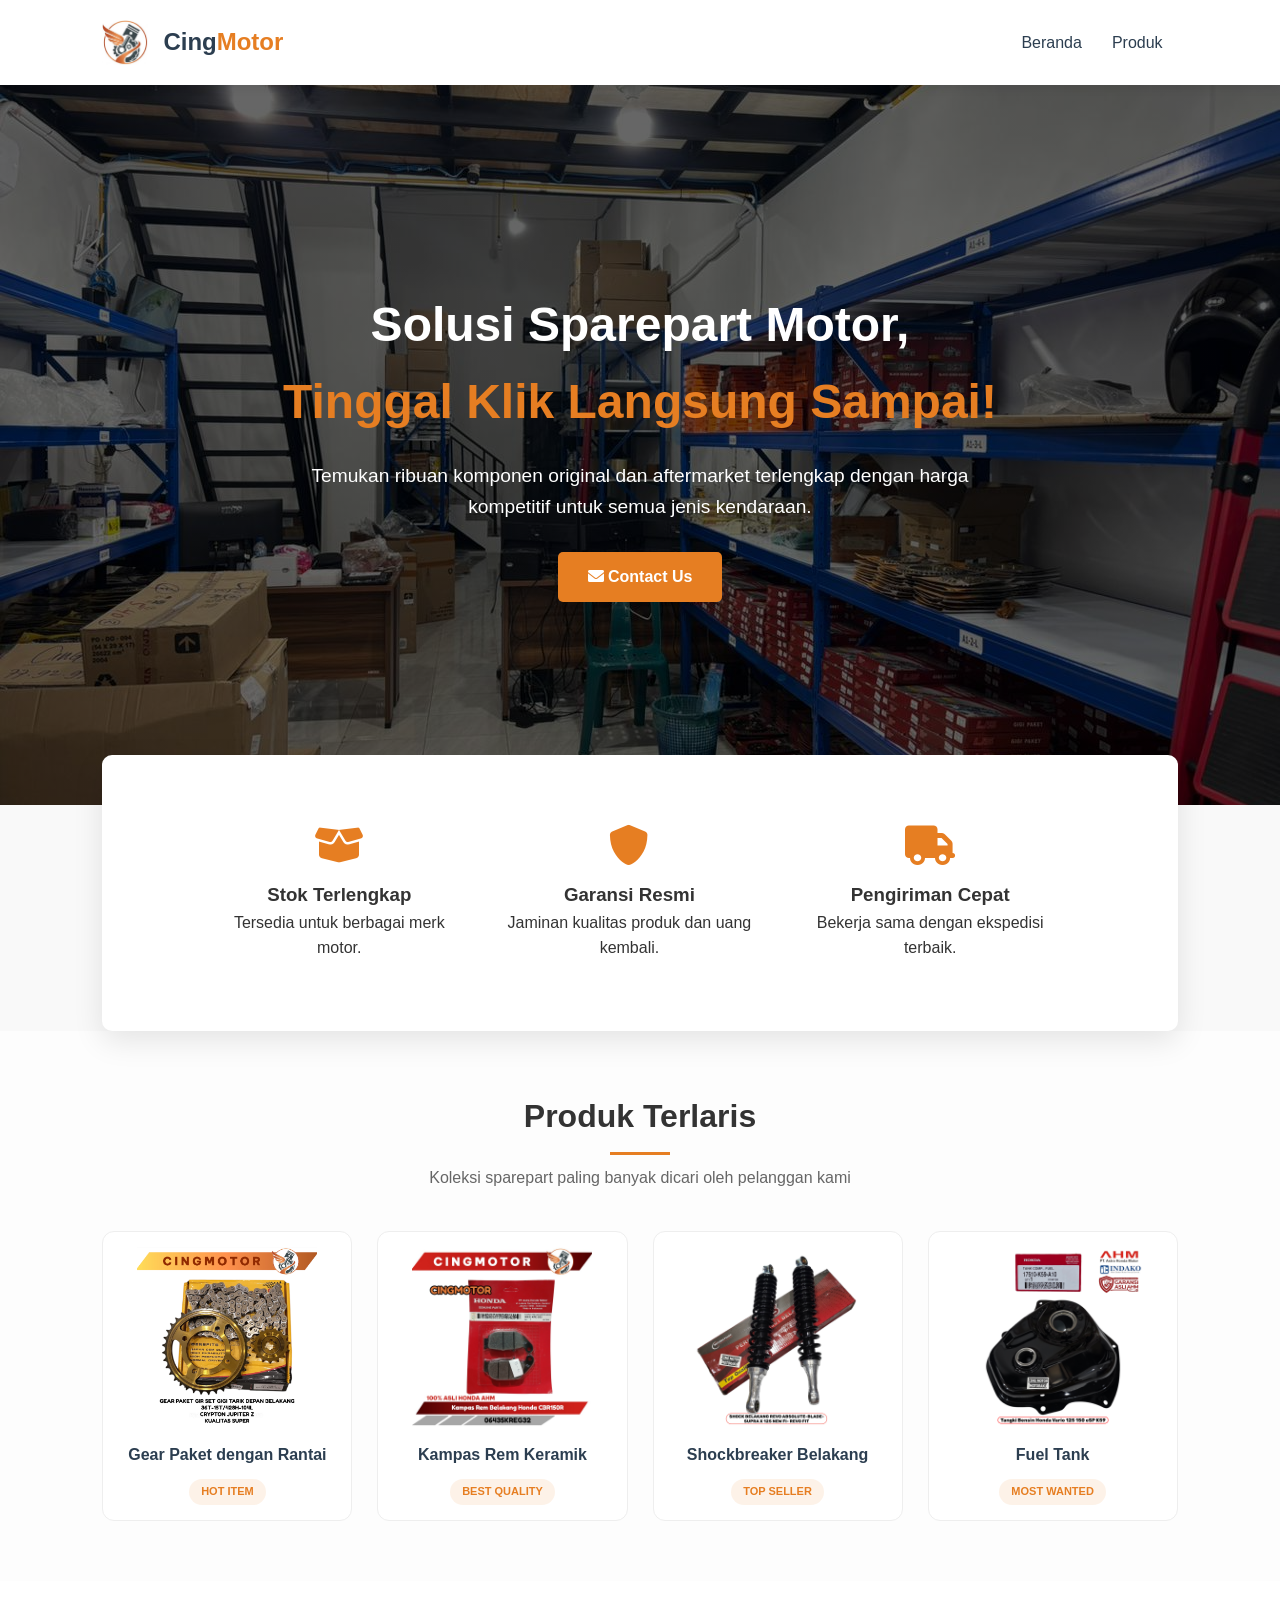
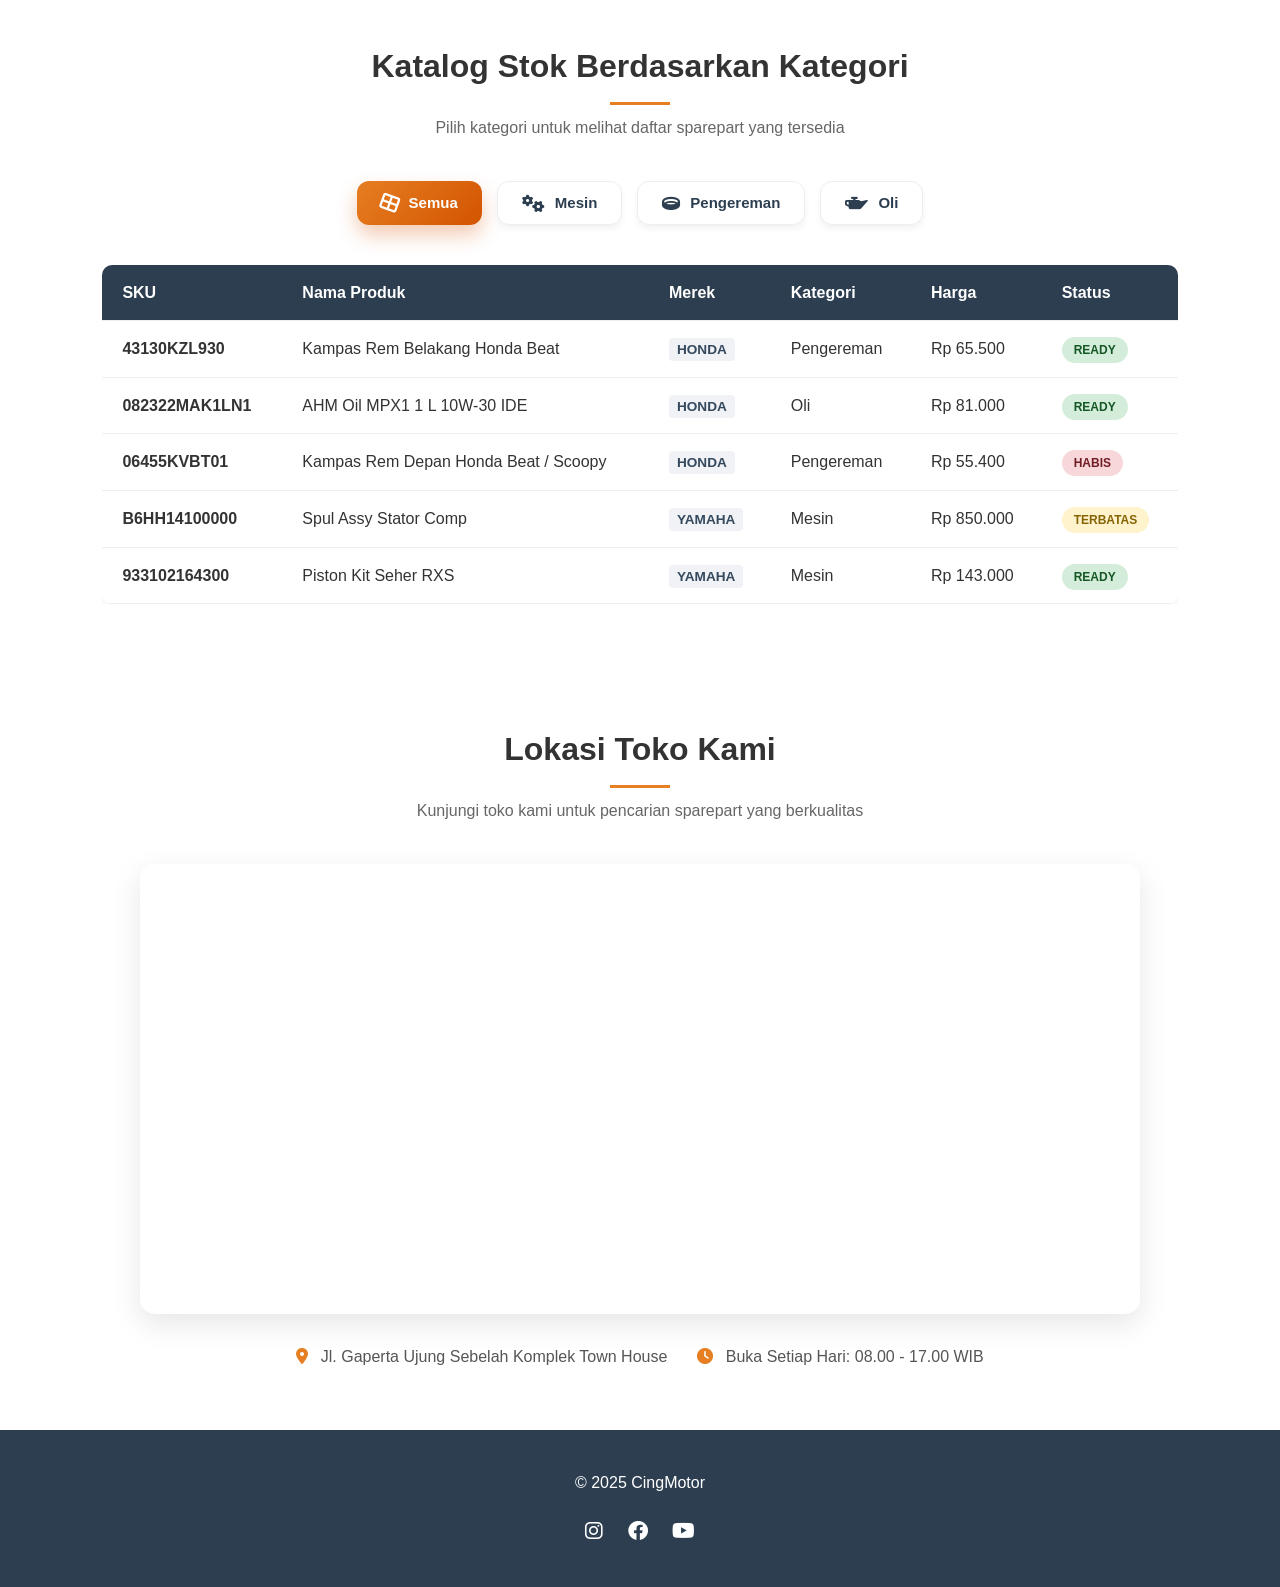
==== index.html @ 8ff07ec2 "COMMIT 3 MENAMBAHKAN FILTER TABLE JAVASCRIPT" ====
<!doctype html>
<html lang="id">
  <head>
    <meta charset="UTF-8" />
    <meta name="viewport" content="width=device-width, initial-scale=1.0" />
    <title>CingMotor</title>
    <link rel="stylesheet" href="assets/style.css" />
    <link
      rel="stylesheet"
      href="https://cdnjs.cloudflare.com/ajax/libs/font-awesome/6.0.0/css/all.min.css"
    />
  </head>
  <body>
    <header>
      <nav class="navbar">
        <div class="brand-group">
          <img
            src="assets/image/CingMotor.jpg"
            width="9%"
            alt="Logo CingMotor"
            class="logo-img"
          />
          <div class="logo">Cing<span>Motor</span></div>
        </div>
        <ul class="nav-links">
          <li><a href="#">Beranda</a></li>
          <li><a href="#produk">Produk</a></li>
        </ul>
      </nav>
    </header>

    <section class="hero">
      <div class="hero-content">
        <h1>
          Solusi Sparepart Motor, <br /><span
            >Tinggal Klik Langsung Sampai!</span
          >
        </h1>
        <p>
          Temukan ribuan komponen original dan aftermarket terlengkap dengan
          harga kompetitif untuk semua jenis kendaraan.
        </p>
        <div class="hero-buttons">
          <a href="contactus.html" target="blank" class="btn-secondary"
            ><i class="fas fa-envelope"></i> Contact Us</a
          >
        </div>
      </div>
    </section>

    <section class="features">
      <div class="feature-box">
        <i class="fas fa-box-open"></i>
        <h3>Stok Terlengkap</h3>
        <p>Tersedia untuk berbagai merk motor.</p>
      </div>
      <div class="feature-box">
        <i class="fas fa-shield-alt"></i>
        <h3>Garansi Resmi</h3>
        <p>Jaminan kualitas produk dan uang kembali.</p>
      </div>
      <div class="feature-box">
        <i class="fas fa-truck"></i>
        <h3>Pengiriman Cepat</h3>
        <p>Bekerja sama dengan ekspedisi terbaik.</p>
      </div>
    </section>

    <section id="produk" class="best-seller">
      <h2 class="section-title">Produk Terlaris</h2>
      <p class="section-subtitle">
        Koleksi sparepart paling banyak dicari oleh pelanggan kami
      </p>

      <div class="seller-grid">
        <div class="seller-card">
          <div class="seller-img">
            <img src="assets/image/gear.png" alt="Gear Paket" />
          </div>
          <h4>Gear Paket dengan Rantai</h4>
          <span class="tag-trending">Hot Item</span>
        </div>

        <div class="seller-card">
          <div class="seller-img">
            <img src="assets/image/kampas.jpg" alt="Kampas Rem" />
          </div>
          <h4>Kampas Rem Keramik</h4>
          <span class="tag-trending">Best Quality</span>
        </div>

        <div class="seller-card">
          <div class="seller-img">
            <img src="assets/image/shock.png" alt="Shock Breaker" />
          </div>
          <h4>Shockbreaker Belakang</h4>
          <span class="tag-trending">Top Seller</span>
        </div>

        <div class="seller-card">
          <div class="seller-img">
            <img src="assets/image/tangki.png" alt="Fuel Tank" />
          </div>
          <h4>Fuel Tank</h4>
          <span class="tag-trending">Most Wanted</span>
        </div>
      </div>
    </section>

    <section class="table-section">
      <h2 class="section-title">Katalog Stok Berdasarkan Kategori</h2>
      <p class="section-subtitle">
        Pilih kategori untuk melihat daftar sparepart yang tersedia
      </p>

      <div class="filter-group">
        <button class="btn-filter active" onclick="filterTable('semua')">
          <i class="fas fa-th-large"></i> Semua
        </button>
        <button class="btn-filter" onclick="filterTable('mesin')">
          <i class="fas fa-cogs"></i> Mesin
        </button>
        <button class="btn-filter" onclick="filterTable('pengereman')">
          <i class="fas fa-ring"></i> Pengereman
        </button>
        <button class="btn-filter" onclick="filterTable('oli')">
          <i class="fas fa-oil-can"></i> Oli
        </button>
      </div>

      <div class="table-container">
        <table class="styled-table" id="sparepartTable">
          <thead>
            <tr>
              <th>SKU</th>
              <th>Nama Produk</th>
              <th>Merek</th>
              <th>Kategori</th>
              <th>Harga</th>
              <th>Status</th>
            </tr>
          </thead>
          <tbody>
            <tr data-category="pengereman">
              <td><strong>43130KZL930</strong></td>
              <td>Kampas Rem Belakang Honda Beat</td>
              <td><span class="brand-name">HONDA</span></td>
              <td>Pengereman</td>
              <td>Rp 65.500</td>
              <td><span class="status ready">Ready</span></td>
            </tr>
            <tr data-category="oli">
              <td><strong>082322MAK1LN1</strong></td>
              <td>AHM Oil MPX1 1 L 10W-30 IDE</td>
              <td><span class="brand-name">HONDA</span></td>
              <td>Oli</td>
              <td>Rp 81.000</td>
              <td><span class="status ready">Ready</span></td>
            </tr>
            <tr data-category="pengereman">
              <td><strong>06455KVBT01</strong></td>
              <td>Kampas Rem Depan Honda Beat / Scoopy</td>
              <td><span class="brand-name">HONDA</span></td>
              <td>Pengereman</td>
              <td>Rp 55.400</td>
              <td><span class="status out">Habis</span></td>
            </tr>
            <tr data-category="mesin">
              <td><strong>B6HH14100000</strong></td>
              <td>Spul Assy Stator Comp</td>
              <td><span class="brand-name">YAMAHA</span></td>
              <td>Mesin</td>
              <td>Rp 850.000</td>
              <td><span class="status limited">Terbatas</span></td>
            </tr>
            <tr data-category="mesin">
              <td><strong>933102164300</strong></td>
              <td>Piston Kit Seher RXS</td>
              <td><span class="brand-name">YAMAHA</span></td>
              <td>Mesin</td>
              <td>Rp 143.000</td>
              <td><span class="status ready">Ready</span></td>
            </tr>
          </tbody>
        </table>
      </div>
    </section>

    <section class="store-location">
      <h2 class="section-title">Lokasi Toko Kami</h2>
      <p class="section-subtitle">
        Kunjungi toko kami untuk pencarian sparepart yang berkualitas
      </p>

      <div class="map-container">
        <iframe
          src="https://www.google.com/maps/embed?pb=!1m18!1m12!1m3!1d3981.921033254808!2d98.62002664031196!3d3.6055514289908954!2m3!1f0!2f0!3f0!3m2!1i1024!2i768!4f13.1!3m3!1m2!1s0x30312f005fdd91c9%3A0x2de1413b4e0e490d!2sCing%20Motor!5e0!3m2!1sid!2sid!4v1776403284550!5m2!1sid!2sid"
          width="100%"
          height="450"
          style="border: 0"
          loading="lazy"
          refferpolicy="no-referrer-when-downgrade"
        >
        </iframe>
      </div>

      <div class="address-details">
        <p>
          <i class="fas fa-map-marker-alt"></i> Jl. Gaperta Ujung Sebelah
          Komplek Town House
        </p>
        <p><i class="fas fa-clock"></i> Buka Setiap Hari: 08.00 - 17.00 WIB</p>
      </div>
    </section>

    <!-- Footer -->
    <footer>
      <div class="footer-content">
        <p>&copy; 2025 CingMotor</p>
        <div class="socials">
          <a href="#"><i class="fab fa-instagram"></i></a>
          <a href="#"><i class="fab fa-facebook"></i></a>
          <a href="#"><i class="fab fa-youtube"></i></a>
        </div>
      </div>
    </footer>
  </body>
</html>

<!-- Commit 3 Menambahkan Filter Table Javascript   -->

<script>
function filterTable(category) {
  let table = document.getElementById("sparepartTable");
  let tr = table.getElementsByTagName("tr");
  let buttons = document.getElementsByClassName("btn-filter");

  // Mengubah Tampilan Tombol
  
    for (let i = 0; i < buttons.length; i++) {
        buttons[i].classList.remove("active");
        if (buttons[i].innerText.toLowerCase() === category) {
            buttons[i].classList.add("active");
        }
    }

  // Membuat Filter Baris Tabel

    for (let i = 1; i < tr.length; i++) {
        let productCat = tr[i].getAttribute("data-category");
        
        if (category === "semua" || productCat === category) {
            tr[i].style.display = "";
        } else {
            tr[i].style.display = "none";
        }
    }

}
</script>
---- assets/style.css ----
/* Reset Dasar */
* {
  margin: 0;
  padding: 0;
  box-sizing: border-box;
  font-family: "Segoe UI", Tahoma, Geneva, Verdana, sans-serif;
}

:root {
  --primary-color: #e67e22;
  --dark-color: #2c3e50;
  --light-color: #ecf0f1;
  --text-color: #333;
}

body {
  line-height: 1.6;
  color: var(--text-color);
  background-color: #f9f9f9;
}

/* Navbar */
.navbar {
  display: flex;
  justify-content: space-between;
  align-items: center;
  padding: 20px 8%;
  background: #fff;
  box-shadow: 0 2px 10px rgba(0, 0, 0, 0.1);
  position: sticky;
  top: 0;
  z-index: 1000;
}

.brand-group {
  display: flex;
  align-items: center;
  gap: 15px;
}

.logo {
  font-size: 24px;
  font-weight: bold;
  color: var(--dark-color);
}

.logo span {
  color: var(--primary-color);
}

.nav-links {
  list-style: none;
  display: flex;
}

.nav-links li {
  margin: 0 15px;
}

.nav-links a {
  text-decoration: none;
  color: var(--dark-color);
  font-weight: 500;
  transition: 0.3s;
}

.nav-links a:hover {
  color: var(--primary-color);
}

.nav-icons a {
  color: var(--dark-color);
  margin-left: 15px;
  text-decoration: none;
  font-size: 18px;
}

.btn-login {
  background: var(--primary-color);
  color: #fff !important;
  padding: 8px 20px;
  border-radius: 5px;
  font-size: 14px !important;
}

/* Hero Section */
.hero {
  height: 80vh;
  background:
    linear-gradient(rgba(0, 0, 0, 0.6), rgba(0, 0, 0, 0.6)),
    url("image/background-store.jpeg");
  background-size: cover;
  background-position: center;
  display: flex;
  align-items: center;
  justify-content: center;
  text-align: center;
  color: #fff;
  padding: 0 20px;
}

.hero-content h1 {
  font-size: 3rem;
  margin-bottom: 20px;
}

.hero-content h1 span {
  color: var(--primary-color);
}

.hero-content p {
  font-size: 1.2rem;
  max-width: 700px;
  margin: 0 auto 30px;
}

.btn-primary {
  background: var(--primary-color);
  color: #fff;
  padding: 12px 30px;
  text-decoration: none;
  border-radius: 5px;
  font-weight: bold;
  margin-right: 10px;
  display: inline-block;
}

.btn-secondary {
  background: #25d366; /* Warna WhatsApp */
  color: #fff;
  padding: 12px 30px;
  text-decoration: none;
  border-radius: 5px;
  font-weight: bold;
  display: inline-block;
}

/* Features */
.features {
  display: flex;
  justify-content: space-around;
  padding: 50px 8%;
  background: #fff;
  margin-top: -50px;
  border-radius: 10px;
  box-shadow: 0 10px 30px rgba(0, 0, 0, 0.1);
  width: 84%;
  margin-left: auto;
  margin-right: auto;
  position: relative;
}

.feature-box {
  text-align: center;
  padding: 20px;
}

.feature-box i {
  font-size: 40px;
  color: var(--primary-color);
  margin-bottom: 15px;
}

/* Categories */
.categories {
  padding: 80px 8%;
  text-align: center;
}

.section-title {
  margin-bottom: 40px;
  font-size: 2rem;
  position: relative;
}

.section-title::after {
  content: "";
  width: 60px;
  height: 3px;
  background: var(--primary-color);
  display: block;
  margin: 10px auto;
}

.category-grid {
  display: grid;
  grid-template-columns: repeat(auto-fit, minmax(200px, 1fr));
  gap: 20px;
}

.cat-card {
  background: #fff;
  padding: 40px;
  border-radius: 10px;
  box-shadow: 0 5px 15px rgba(0, 0, 0, 0.05);
  transition: 0.3s;
  cursor: pointer;
}

.cat-card:hover {
  transform: translateY(-10px);
  background: var(--primary-color);
  color: #fff;
}

.cat-card i {
  font-size: 50px;
  margin-bottom: 15px;
}

/* Gaya Baru untuk Tombol Contact Us */
.btn-secondary {
  background: var(--primary-color);
  color: #fff;
  padding: 12px 30px;
  text-decoration: none;
  border-radius: 5px;
  font-weight: bold;
  display: inline-block;
  transition: 0.3s;
}

.btn-secondary:hover {
  background: #9c4c00;
}

/* Contact Section Styles */
.contact-section {
  padding: 80px 8%;
  background-color: #fff;
  text-align: center;
}

.contact-container {
  max-width: 600px;
  margin: 40px auto 0;
  text-align: left;
  background: #f9f9f9;
  padding: 30px;
  border-radius: 10px;
  box-shadow: 0 5px 20px rgba(0, 0, 0, 0.05);
}

.form-group {
  margin-bottom: 20px;
}

.form-group label {
  display: block;
  margin-bottom: 5px;
  font-weight: 600;
  color: var(--dark-color);
}

.form-group input,
.form-group textarea {
  width: 100%;
  padding: 12px;
  border: 1px solid #ddd;
  border-radius: 5px;
  font-size: 16px;
  outline: none;
  transition: 0.3s;
}

.form-group input:focus,
.form-group textarea:focus {
  border-color: var(--primary-color);
  box-shadow: 0 0 5px rgba(230, 126, 34, 0.2);
}

.btn-submit {
  width: 100%;
  background: var(--primary-color);
  color: white;
  padding: 15px;
  border: none;
  border-radius: 5px;
  font-size: 16px;
  font-weight: bold;
  cursor: pointer;
  transition: 0.3s;
}

.btn-submit:hover {
  background: #d35400;
}

/* bagian produk */

/* Styling Section Produk Terlaris */
.best-seller {
  padding: 60px 8%;
  background-color: #fdfdfd;
  text-align: center;
}

.section-subtitle {
  color: #666;
  margin-bottom: 40px;
  margin-top: -30px; /* Merapatkan dengan judul */
}

.seller-grid {
  display: grid;
  grid-template-columns: repeat(auto-fit, minmax(200px, 1fr));
  gap: 25px;
}

.seller-card {
  background: #fff;
  padding: 15px;
  border-radius: 12px;
  transition: 0.3s ease;
  border: 1px solid #eee;
}

.seller-card:hover {
  box-shadow: 0 10px 25px rgba(0, 0, 0, 0.08);
  transform: translateY(-5px);
}

.seller-img {
  width: 100%;
  height: 180px;
  border-radius: 8px;
  overflow: hidden;
  margin-bottom: 15px;
}

.seller-img img {
  width: 100%;
  height: 100%;
  object-fit: contain;
  transition: 0.5s;
}

.seller-card:hover .seller-img img {
  transform: scale(1.1);
}

.seller-card h4 {
  font-size: 16px;
  color: #2c3e50;
  margin-bottom: 10px;
}

.tag-trending {
  display: inline-block;
  font-size: 11px;
  font-weight: bold;
  color: #e67e22;
  background: rgba(230, 126, 34, 0.1);
  padding: 4px 12px;
  border-radius: 20px;
  text-transform: uppercase;
}

/* table section */

.table-section {
  padding: 60px 8%;
  background: #fff;
  text-align: center;
}

.table-container {
  overflow-x: auto;
  margin-top: 30px;
}

.styled-table {
  border-collapse: collapse;
  width: 100%;
  min-width: 600px; /* Agar tidak terlalu sempit di layar kecil */
  box-shadow: 0 5px 15px rgba(0, 0, 0, 0.05);
  border-radius: 10px;
  overflow: hidden;
  text-align: left;
}

.styled-table thead tr {
  background-color: #2c3e50;
  color: #ffffff;
  font-weight: bold;
}

.styled-table th,
.styled-table td {
  padding: 15px 20px;
  border-bottom: 1px solid #eee;
}

.styled-table tbody tr:hover {
  background-color: #f9f9f9; /* Efek highlight saat kursor lewat */
}

.brand-name {
  font-weight: 600;
  color: #34495e;
  background: #f0f2f5;
  padding: 4px 8px;
  border-radius: 4px;
  font-size: 0.85em;
  text-transform: uppercase;
}

/* Container Group Tombol */
.filter-group {
  margin-bottom: 40px;
  display: flex;
  justify-content: center;
  gap: 15px;
  flex-wrap: wrap;
}

/* Gaya Dasar Tombol Filter */
.btn-filter {
  display: flex;
  align-items: center;
  gap: 10px;
  padding: 12px 24px;
  border: none;
  background: #fff;
  color: #2c3e50;
  border-radius: 12px;
  cursor: pointer;
  font-weight: 600;
  font-size: 15px;
  box-shadow: 0 4px 6px rgba(0, 0, 0, 0.05);
  transition: all 0.4s cubic-bezier(0.175, 0.885, 0.32, 1.275);
  border: 1px solid #eee;
}

/* Ikon di dalam Tombol */
.btn-filter i {
  font-size: 18px;
  transition: 0.3s;
}

/* Efek Hover */
.btn-filter:hover {
  transform: translateY(-5px);
  box-shadow: 0 8px 15px rgba(230, 126, 34, 0.2);
  border-color: #e67e22;
  color: #e67e22;
}

/* Gaya Tombol Saat Aktif */
.btn-filter.active {
  background: linear-gradient(135deg, #e67e22 0%, #d35400 100%);
  color: white;
  border: none;
  box-shadow: 0 10px 20px rgba(211, 84, 0, 0.3);
}

.btn-filter.active i {
  transform: rotate(20deg); /* Animasi kecil pada ikon saat aktif */
}

/* maps section */
.store-location {
  padding: 60px 8%;
  background-color: #fff;
  text-align: center;
}

.map-container {
  width: 100%;
  max-width: 1000px;
  margin: 30px auto;
  border-radius: 15px;
  overflow: hidden; /* Agar sudut iframe ikut melengkung */
  box-shadow: 0 10px 30px rgba(0, 0, 0, 0.1);
  line-height: 0; /* Menghilangkan celah kecil di bawah iframe */
}

.address-details {
  margin-top: 20px;
  display: flex;
  justify-content: center;
  gap: 30px;
  flex-wrap: wrap;
  color: #555;
  font-weight: 500;
}

.address-details i {
  color: #e67e22; /* Warna orange CingMotor */
  margin-right: 8px;
}

/* Label Status Stok */
.status {
  padding: 6px 12px;
  border-radius: 20px;
  font-size: 12px;
  font-weight: bold;
  text-transform: uppercase;
}

.status.ready {
  background: #d4edda;
  color: #155724;
}

.status.limited {
  background: #fff3cd;
  color: #856404;
}

.status.out {
  background: #f8d7da;
  color: #721c24;
}

/* Footer */
footer {
  background: var(--dark-color);
  color: #fff;
  padding: 40px 8%;
  text-align: center;
}

.socials {
  margin-top: 20px;
}

.socials a {
  color: #fff;
  font-size: 20px;
  margin: 0 10px;
  transition: 0.3s;
}

.socials a:hover {
  color: var(--primary-color);
}

/* Scroll halus saat tombol ditekan */
html {
  scroll-behavior: smooth;
}

/* Container pembungkus utama agar tinggi full layar dikurangi navbar */
.thank-you-wrapper {
  display: flex;
  justify-content: center; /* Tengah secara horizontal */
  align-items: center; /* Tengah secara vertikal */
  height: 80vh; /* Mengambil 80% tinggi layar */
  text-align: center; /* Mengetengahkan teks di dalam div */
}

.thank-you-content h1 {
  font-size: 4rem;
  color: var(--primary-color);
  margin-bottom: 10px;
  letter-spacing: 5px;
}

.thank-you-content h2 {
  font-size: 1.5rem;
  color: var(--dark-color);
  font-weight: 400;
}

.thank-you-content {
  animation: zoomIn 0.5s ease-out;
}

@keyframes zoomIn {
  from {
    opacity: 0;
    transform: scale(0.9);
  }
  to {
    opacity: 1;
    transform: scale(1);
  }
}

/* Responsif */
@media (max-width: 768px) {
  .nav-links {
    display: none;
  }
  .hero-content h1 {
    font-size: 2rem;
  }
  .features {
    flex-direction: column;
    margin-top: 20px;
    width: 90%;
  }
}

/* Responsif Mobile */
@media (max-width: 600px) {
  .btn-filter {
    padding: 10px 18px;
    font-size: 14px;
    flex: 1 1 40%; /* Membuat tombol mengisi lebar 2-2 di HP */
    justify-content: center;
  }
}

/* Responsif untuk HP */
@media (max-width: 768px) {
  .address-details {
    flex-direction: column;
    gap: 10px;
  }
}
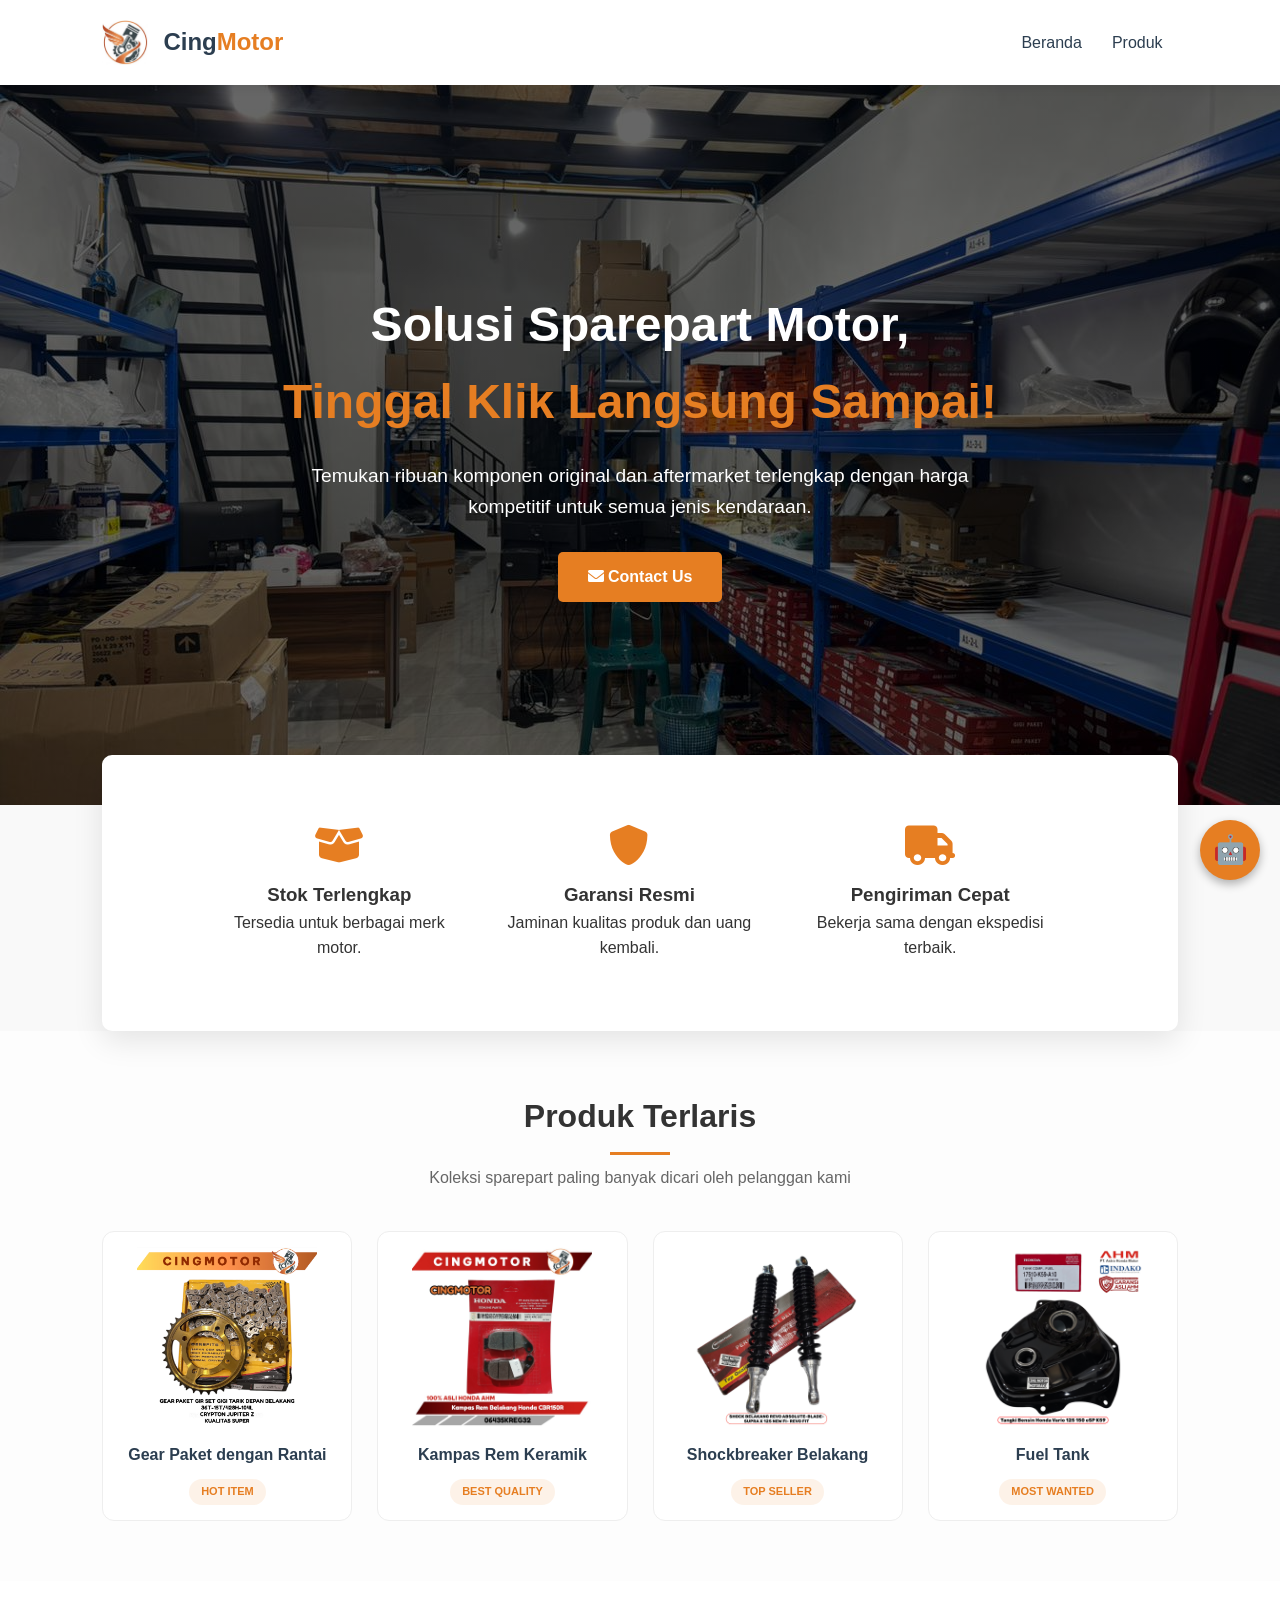
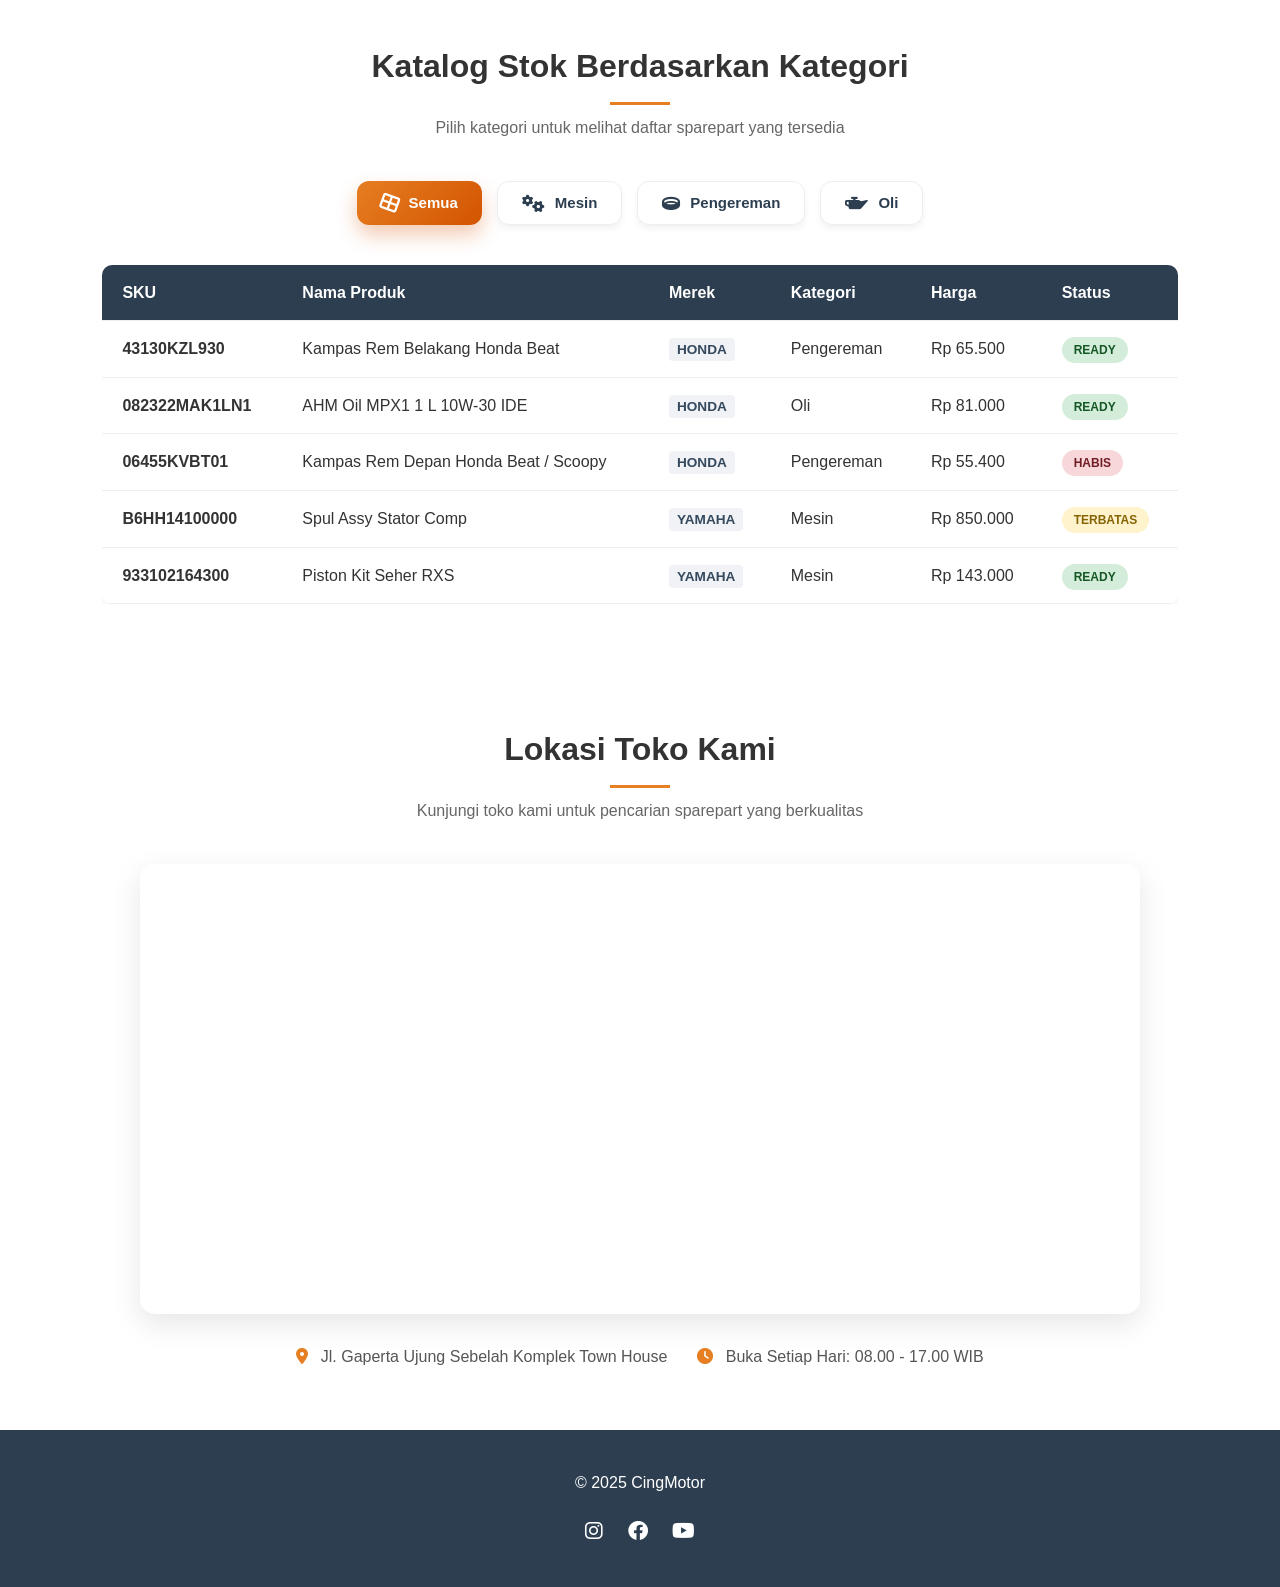
==== commit a61a4685: "COMMIT 4 MENAMBAHKAN CHAT CUSTOMER SERVICE" ====
--- a/index.html
+++ b/index.html
@@ -224,37 +224,82 @@
         </div>
       </div>
     </footer>
+
+    <!-- Commit 4 Menambahkan Chat Customer Service
+  -->
+    <div class="cs-floating-button" onclick="toggleCSChat()">🤖</div>
+
+    <!-- Pop up chat box -->
+    <div class="cs-chat-box" id="csChatBox">
+      <div class="cs-chat-header">
+        <div class="cs-admin-info">
+          <div class="cs-avatar">CM</div>
+          <div>
+            <h4>CS CingMotor</h4>
+            <small>● Online</small>
+          </div>
+        </div>
+        <span class="cs-close-btn" onclick="toggleCSChat()">&times;</span>
+      </div>
+
+      <!-- Area Pesan (Tempat chat muncul) -->
+      <div class="cs-chat-body" id="csChatBody">
+        <div class="cs-msg msg-bot">
+          Halo! Selamat datang di CingMotor. Ada yang bisa kami bantu hari ini?
+          Silahkan pilih menu di bawah atau ketik pertanyaanmu:
+          <!-- Menu yang sudah diubah sesuai image_88823d.png -->
+          <div class="cs-quick-replies">
+            <button onclick="sendQuickReply('Cek barang ready')">
+              📦 Cek Barang Ready
+            </button>
+            <button onclick="sendQuickReply('Lokasi toko CingMotor')">
+              📍 Lokasi Toko
+            </button>
+          </div>
+        </div>
+      </div>
+
+      <!-- Input Pesan -->
+      <div class="cs-chat-footer-input">
+        <input
+          type="text"
+          id="csInputText"
+          placeholder="Ketik pesan di sini..."
+          onkeypress="handleKeyPress(event)"
+        />
+        <button onclick="sendMessage()">Kirim</button>
+      </div>
+    </div>
   </body>
 </html>
 
 <!-- Commit 3 Menambahkan Filter Table Javascript   -->
 
 <script>
-function filterTable(category) {
-  let table = document.getElementById("sparepartTable");
-  let tr = table.getElementsByTagName("tr");
-  let buttons = document.getElementsByClassName("btn-filter");
-
-  // Mengubah Tampilan Tombol
-  
+  function filterTable(category) {
+    let table = document.getElementById("sparepartTable");
+    let tr = table.getElementsByTagName("tr");
+    let buttons = document.getElementsByClassName("btn-filter");
+
+    // Mengubah Tampilan Tombol
+
     for (let i = 0; i < buttons.length; i++) {
-        buttons[i].classList.remove("active");
-        if (buttons[i].innerText.toLowerCase() === category) {
-            buttons[i].classList.add("active");
-        }
+      buttons[i].classList.remove("active");
+      if (buttons[i].innerText.toLowerCase() === category) {
+        buttons[i].classList.add("active");
+      }
     }
 
-  // Membuat Filter Baris Tabel
+    // Membuat Filter Baris Tabel
 
     for (let i = 1; i < tr.length; i++) {
-        let productCat = tr[i].getAttribute("data-category");
-        
-        if (category === "semua" || productCat === category) {
-            tr[i].style.display = "";
-        } else {
-            tr[i].style.display = "none";
-        }
+      let productCat = tr[i].getAttribute("data-category");
+
+      if (category === "semua" || productCat === category) {
+        tr[i].style.display = "";
+      } else {
+        tr[i].style.display = "none";
+      }
     }
-
-}
-</script>+  }
+</script>
--- a/assets/style.css
+++ b/assets/style.css
@@ -568,6 +568,175 @@
   animation: zoomIn 0.5s ease-out;
 }
 
+/* <!-- Commit 4 Menambahkan Chat Customer Service */
+
+/* Tombol Customer Service */
+.cs-floating-button {
+  position: fixed;
+  bottom: 20px;
+  right: 20px;
+  width: 60px;
+  height: 60px;
+  background-color: #e67e22;
+  color: white;
+  border-radius: 50%;
+  display: flex;
+  justify-content: center;
+  align-items: center;
+  font-size: 28px;
+  cursor: pointer;
+  box-shadow: 0 4px 10px rgba(0, 0, 0, 0.3);
+  z-index: 9999;
+  transition: transform 0.2s;
+}
+.cs-floating-button:hover {
+  transform: scale(1.1);
+}
+
+/* Chat Box */
+.cs-chat-box {
+  position: fixed;
+  bottom: 90px;
+  right: 20px;
+  width: 350px;
+  height: 450px;
+  background-color: #f4f6f9;
+  border-radius: 12px;
+  box-shadow: 0 5px 20px rgba(0, 0, 0, 0.2);
+  z-index: 9999;
+  display: none;
+  flex-direction: column;
+  overflow: hidden;
+  font-family: "Segoe UI", Tahoma, Geneva, Verdana, sans-serif;
+}
+
+/* Header Customer Service */
+.cs-chat-header {
+  background-color: #d35400;
+  color: white;
+  padding: 12px 15px;
+  display: flex;
+  justify-content: space-between;
+  align-items: center;
+}
+.cs-admin-info {
+  display: flex;
+  align-items: center;
+  gap: 10px;
+}
+.cs-avatar {
+  width: 35px;
+  height: 35px;
+  background: #fff;
+  color: #d35400;
+  border-radius: 50%;
+  display: flex;
+  justify-content: center;
+  align-items: center;
+  font-weight: bold;
+  font-size: 14px;
+}
+.cs-chat-header h4 {
+  margin: 0;
+  font-size: 15px;
+}
+.cs-chat-header small {
+  color: #2ecc71;
+  font-size: 11px;
+  display: block;
+}
+.cs-close-btn {
+  cursor: pointer;
+  font-size: 22px;
+}
+
+/* Body Area Chat */
+.cs-chat-body {
+  flex: 1;
+  padding: 15px;
+  overflow-y: auto;
+  display: flex;
+  flex-direction: column;
+  gap: 12px;
+}
+
+/* Chat Bubbles */
+.cs-msg {
+  max-width: 80%;
+  padding: 10px 14px;
+  border-radius: 8px;
+  font-size: 13px;
+  line-height: 1.4;
+  word-wrap: break-word;
+}
+.msg-bot {
+  background-color: white;
+  color: #333;
+  align-self: flex-start;
+  border-bottom-left-radius: 2px;
+  box-shadow: 0 1px 2px rgba(0, 0, 0, 0.1);
+}
+.msg-user {
+  background-color: #e67e22;
+  color: white;
+  align-self: flex-end;
+  border-bottom-right-radius: 2px;
+  box-shadow: 0 1px 2px rgba(0, 0, 0, 0.1);
+}
+
+/* Quick Reply */
+.cs-quick-replies {
+  display: flex;
+  flex-direction: column;
+  gap: 5px;
+  margin-top: 10px;
+}
+.cs-quick-replies button {
+  background: #fff;
+  border: 1px solid #e67e22;
+  color: #e67e22;
+  padding: 6px 10px;
+  border-radius: 20px;
+  font-size: 12px;
+  cursor: pointer;
+  text-align: left;
+  transition: all 0.2s;
+}
+.cs-quick-replies button:hover {
+  background: #e67e22;
+  color: white;
+}
+
+/* Footer Input */
+.cs-chat-footer-input {
+  display: flex;
+  padding: 10px;
+  background: white;
+  border-top: 1px solid #eee;
+}
+.cs-chat-footer-input input {
+  flex: 1;
+  border: 1px solid #ddd;
+  padding: 8px 12px;
+  border-radius: 4px;
+  outline: none;
+  font-size: 13px;
+}
+.cs-chat-footer-input button {
+  background: #d35400;
+  color: white;
+  border: none;
+  padding: 0 15px;
+  margin-left: 5px;
+  border-radius: 4px;
+  cursor: pointer;
+  font-size: 13px;
+  font-weight: bold;
+}
+.cs-chat-footer-input button:hover {
+  background: #b34700;
+}
+
 @keyframes zoomIn {
   from {
     opacity: 0;
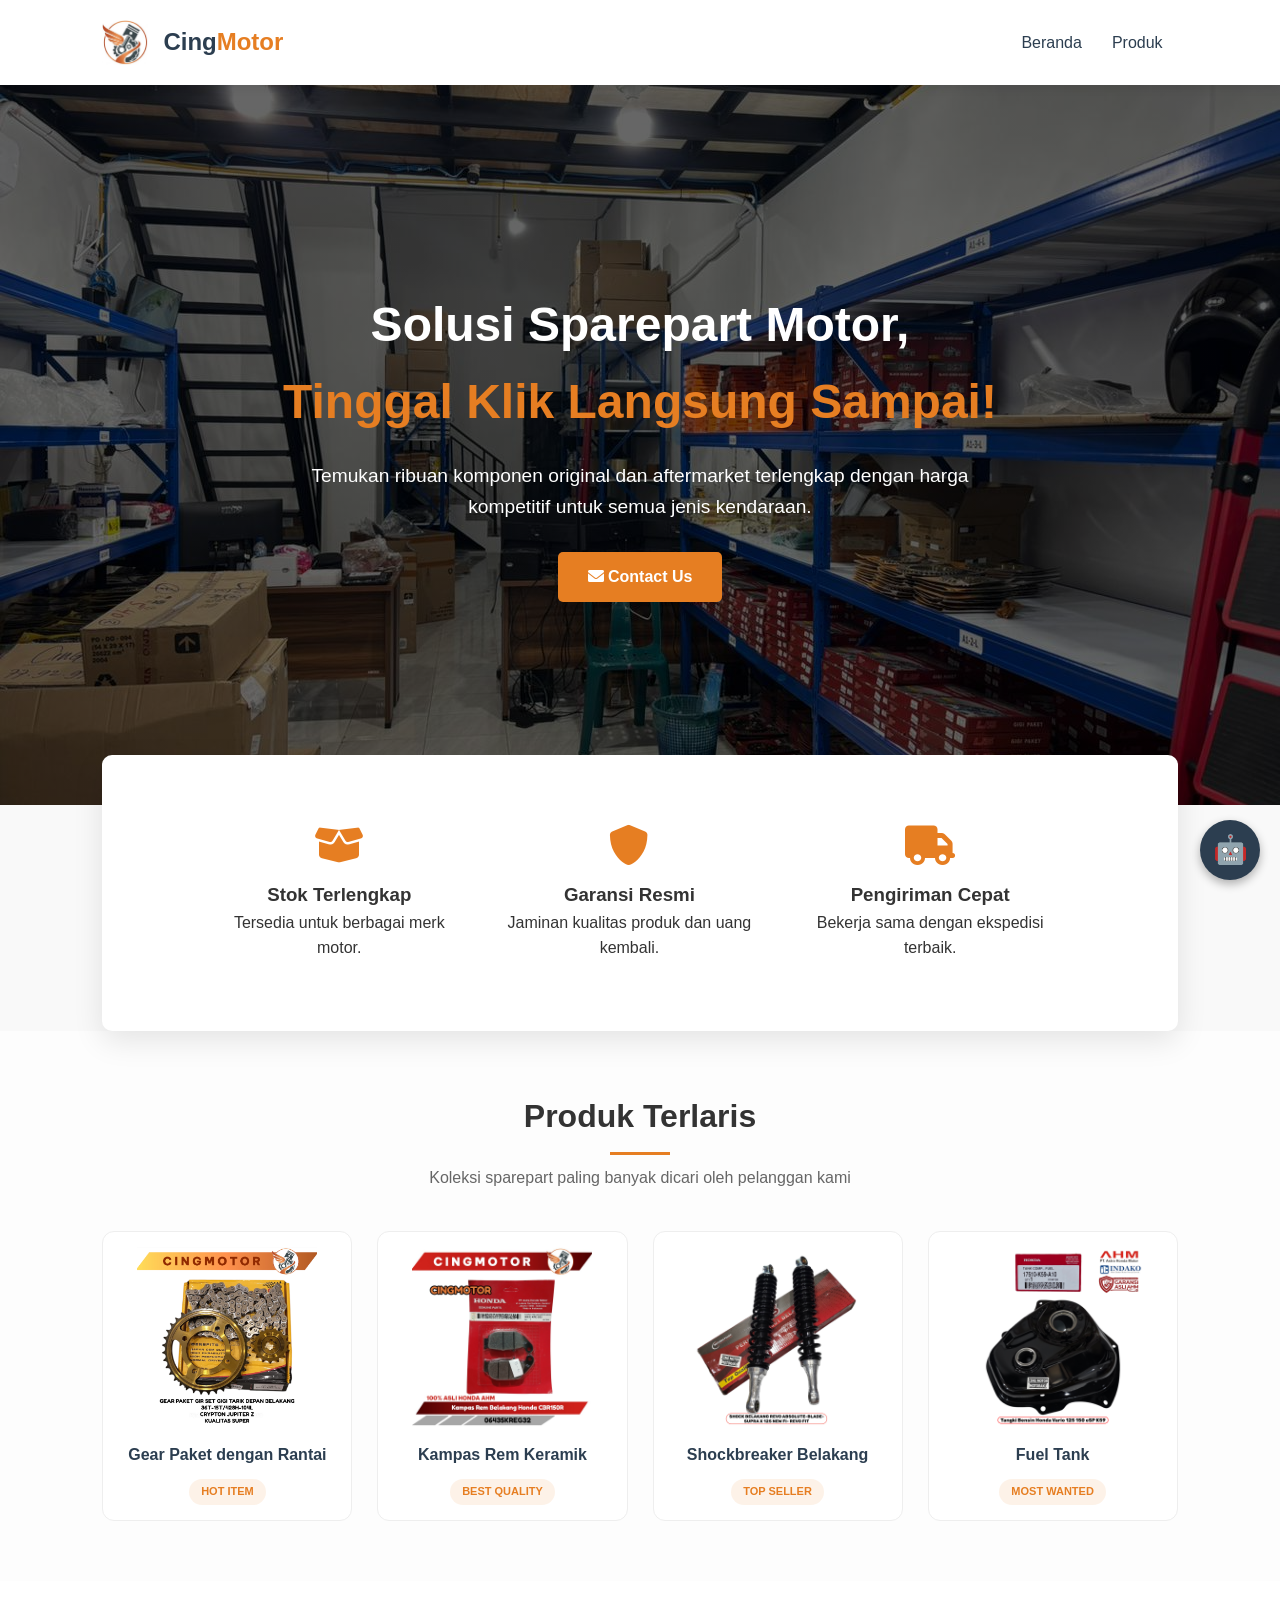
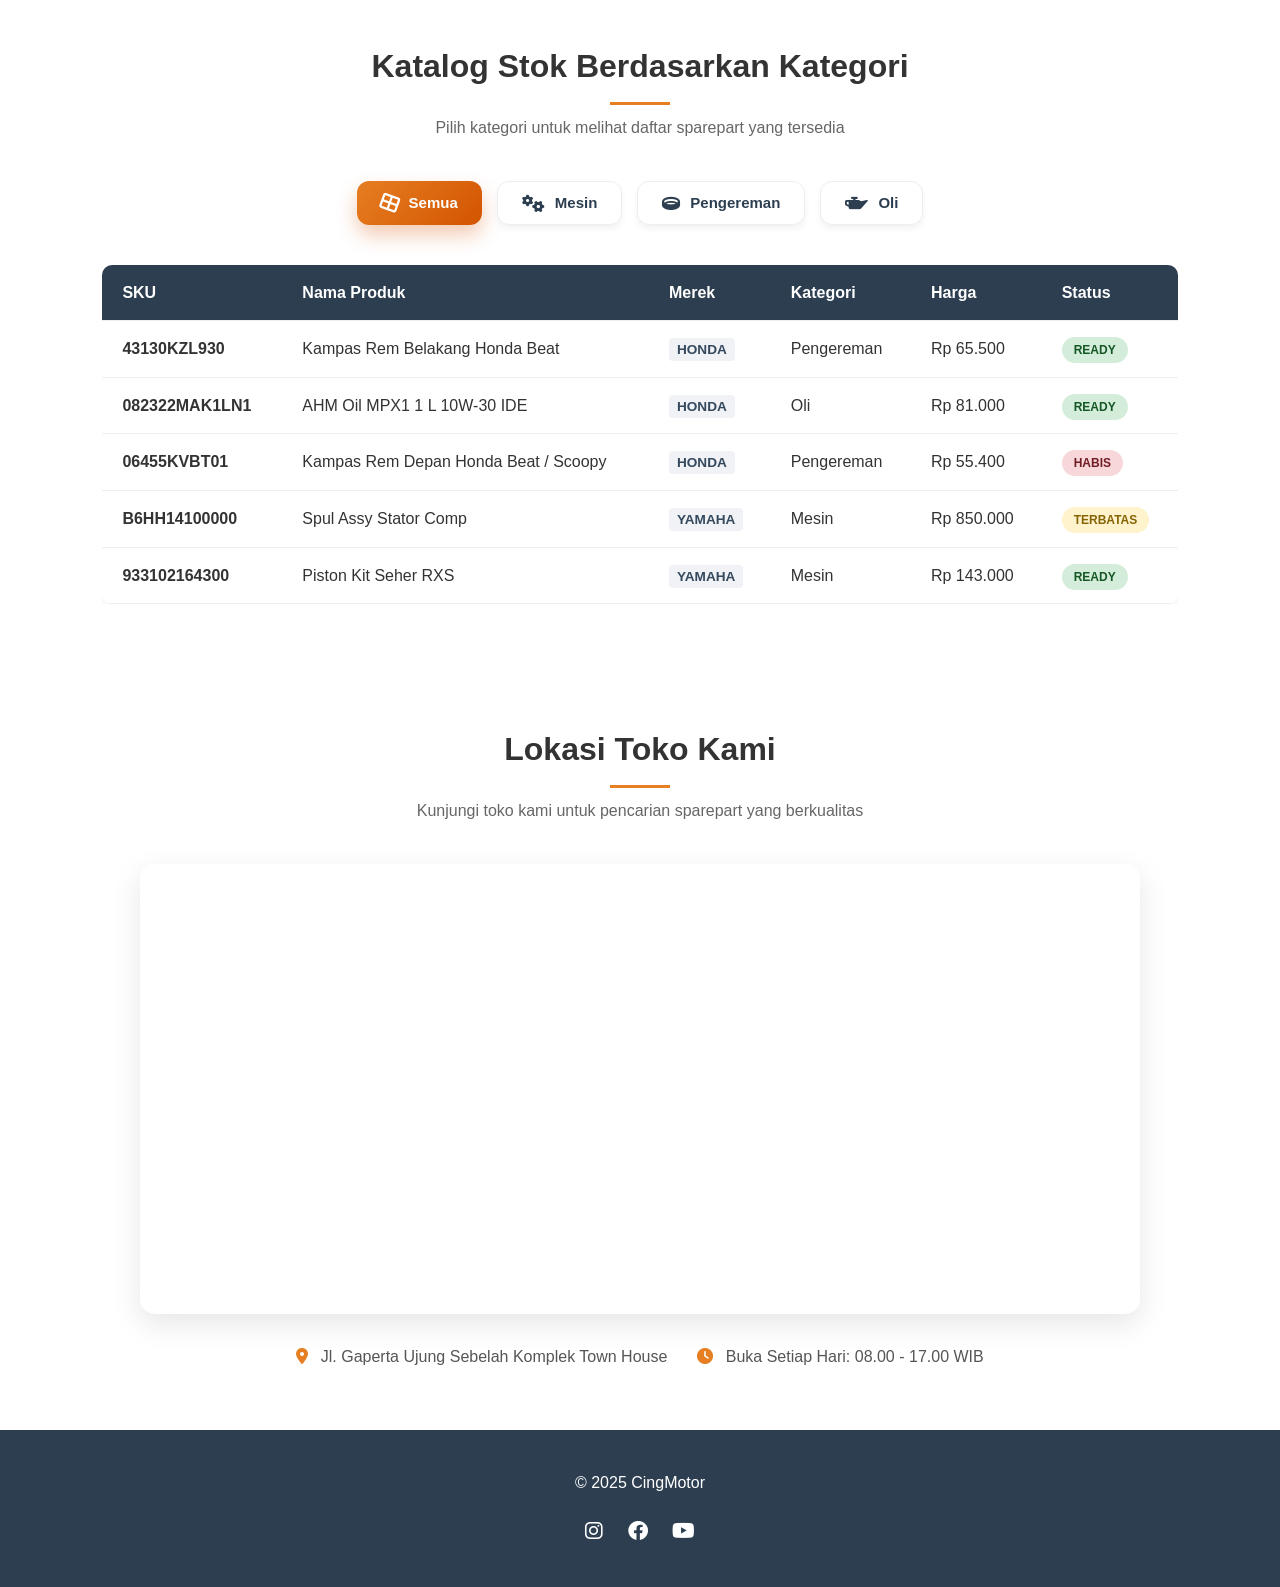
==== commit 3117d7d1: "COMMIT 6 REVISI CUSTOMER SERVICE JAVASCRIPT" ====
--- a/index.html
+++ b/index.html
@@ -225,8 +225,7 @@
       </div>
     </footer>
 
-    <!-- Commit 4 Menambahkan Chat Customer Service
-  -->
+    <!-- Commit 4 Menambahkan Chat Customer Service-->
     <div class="cs-floating-button" onclick="toggleCSChat()">🤖</div>
 
     <!-- Pop up chat box -->
@@ -280,26 +279,115 @@
     let table = document.getElementById("sparepartTable");
     let tr = table.getElementsByTagName("tr");
     let buttons = document.getElementsByClassName("btn-filter");
-
-    // Mengubah Tampilan Tombol
-
-    for (let i = 0; i < buttons.length; i++) {
-      buttons[i].classList.remove("active");
-      if (buttons[i].innerText.toLowerCase() === category) {
-        buttons[i].classList.add("active");
-      }
+  }
+  // Mengubah Tampilan Tombol
+
+  for (let i = 0; i < buttons.length; i++) {
+    buttons[i].classList.remove("active");
+    if (buttons[i].innerText.toLowerCase() === category) {
+      buttons[i].classList.add("active");
     }
-
-    // Membuat Filter Baris Tabel
-
-    for (let i = 1; i < tr.length; i++) {
-      let productCat = tr[i].getAttribute("data-category");
-
-      if (category === "semua" || productCat === category) {
-        tr[i].style.display = "";
-      } else {
-        tr[i].style.display = "none";
-      }
+  }
+
+  // Membuat Filter Baris Tabel
+
+  for (let i = 1; i < tr.length; i++) {
+    let productCat = tr[i].getAttribute("data-category");
+
+    if (category === "semua" || productCat === category) {
+      tr[i].style.display = "";
+    } else {
+      tr[i].style.display = "none";
     }
   }
+
+  // <!-- Commit 5 Menambahkan Customer Service Javascript   -->
+  //   Commit 6 memperbaiki bagian Customer Service Javascript
+
+  // Buka Tutup Jendela Chat
+  function toggleCSChat() {
+    const chatBox = document.getElementById("csChatBox");
+    chatBox.style.display = chatBox.style.display === "flex" ? "none" : "flex";
+    scrollToBottom();
+  }
+
+  // Deteksi tombol Enter saat mengetik
+  function handleKeyPress(event) {
+    if (event.key === "Enter") {
+      sendMessage();
+    }
+  }
+
+  // Fungsi utama mengirim pesan dari input teks
+  function sendMessage() {
+    const inputElement = document.getElementById("csInputText");
+    const messageText = inputElement.value.trim();
+
+    if (messageText === "") return;
+
+    appendMessage(messageText, "user");
+    inputElement.value = ""; // Reset input
+
+    // Berikan jeda efek mengetik seolah direspon admin asli
+    setTimeout(() => {
+      generateBotResponse(messageText);
+    }, 8000);
+  }
+
+  // Fungsi jika user mengklik menu pilihan cepat (Quick Reply)
+  function sendQuickReply(text) {
+    appendMessage(text, "user");
+    setTimeout(() => {
+      generateBotResponse(text);
+    }, 600);
+  }
+
+  // Memasukkan gelembung chat ke dalam kotak
+  function appendMessage(text, sender) {
+    const chatBody = document.getElementById("csChatBody");
+    const msgDiv = document.createElement("div");
+    msgDiv.classList.add("cs-msg", sender === "user" ? "msg-user" : "msg-bot");
+    msgDiv.innerHTML = text;
+
+    chatBody.appendChild(msgDiv);
+    scrollToBottom();
+  }
+
+  // Autoscroll ke pesan paling baru
+  function scrollToBottom() {
+    const chatBody = document.getElementById("csChatBody");
+    chatBody.scrollTop = chatBody.scrollHeight;
+  }
+
+  // Logika Berbasis Kata Kunci Baru
+  function generateBotResponse(userText) {
+    const text = userText.toLowerCase();
+    let reply = "";
+
+    // Deteksi untuk cek barang ready
+    if (
+      text.includes("barang") ||
+      text.includes("ready") ||
+      text.includes("stok")
+    ) {
+      reply =
+        "Saat ini produk dan kelengkapan di CingMotor sebagian besar ready stock, kak! Kakak sedang mencari barang atau aksesoris spesifik apa?";
+
+      // Deteksi untuk lokasi toko
+    } else if (
+      text.includes("lokasi") ||
+      text.includes("alamat") ||
+      text.includes("toko")
+    ) {
+      reply =
+        "Toko kami berlokasi di area Kota Medan. Kami buka setiap Senin-Sabtu dari jam 08.00 s/d 17.00 WIB. Silahkan datang langsung ya!";
+
+      // Fallback jika mengetik hal lain
+    } else {
+      reply =
+        "Maaf, sistem otomatis kami belum mengenali pertanyaan tersebut. Mohon tunggu sebentar atau kakak bisa <a href='https://wa.me/628123456789' target='_blank' style='color:#d35400; font-weight:bold;'>Hubungi Admin via WhatsApp</a> untuk respon langsung.";
+    }
+
+    appendMessage(reply, "bot");
+  }
 </script>
--- a/assets/style.css
+++ b/assets/style.css
@@ -577,7 +577,7 @@
   right: 20px;
   width: 60px;
   height: 60px;
-  background-color: #e67e22;
+  background-color: var(--dark-color);
   color: white;
   border-radius: 50%;
   display: flex;
@@ -612,7 +612,7 @@
 
 /* Header Customer Service */
 .cs-chat-header {
-  background-color: #d35400;
+  background-color: var(--dark-color);
   color: white;
   padding: 12px 15px;
   display: flex;
@@ -677,7 +677,7 @@
   box-shadow: 0 1px 2px rgba(0, 0, 0, 0.1);
 }
 .msg-user {
-  background-color: #e67e22;
+  background-color: var(--dark-color);
   color: white;
   align-self: flex-end;
   border-bottom-right-radius: 2px;
@@ -723,7 +723,7 @@
   font-size: 13px;
 }
 .cs-chat-footer-input button {
-  background: #d35400;
+  background: var(--dark-color);
   color: white;
   border: none;
   padding: 0 15px;
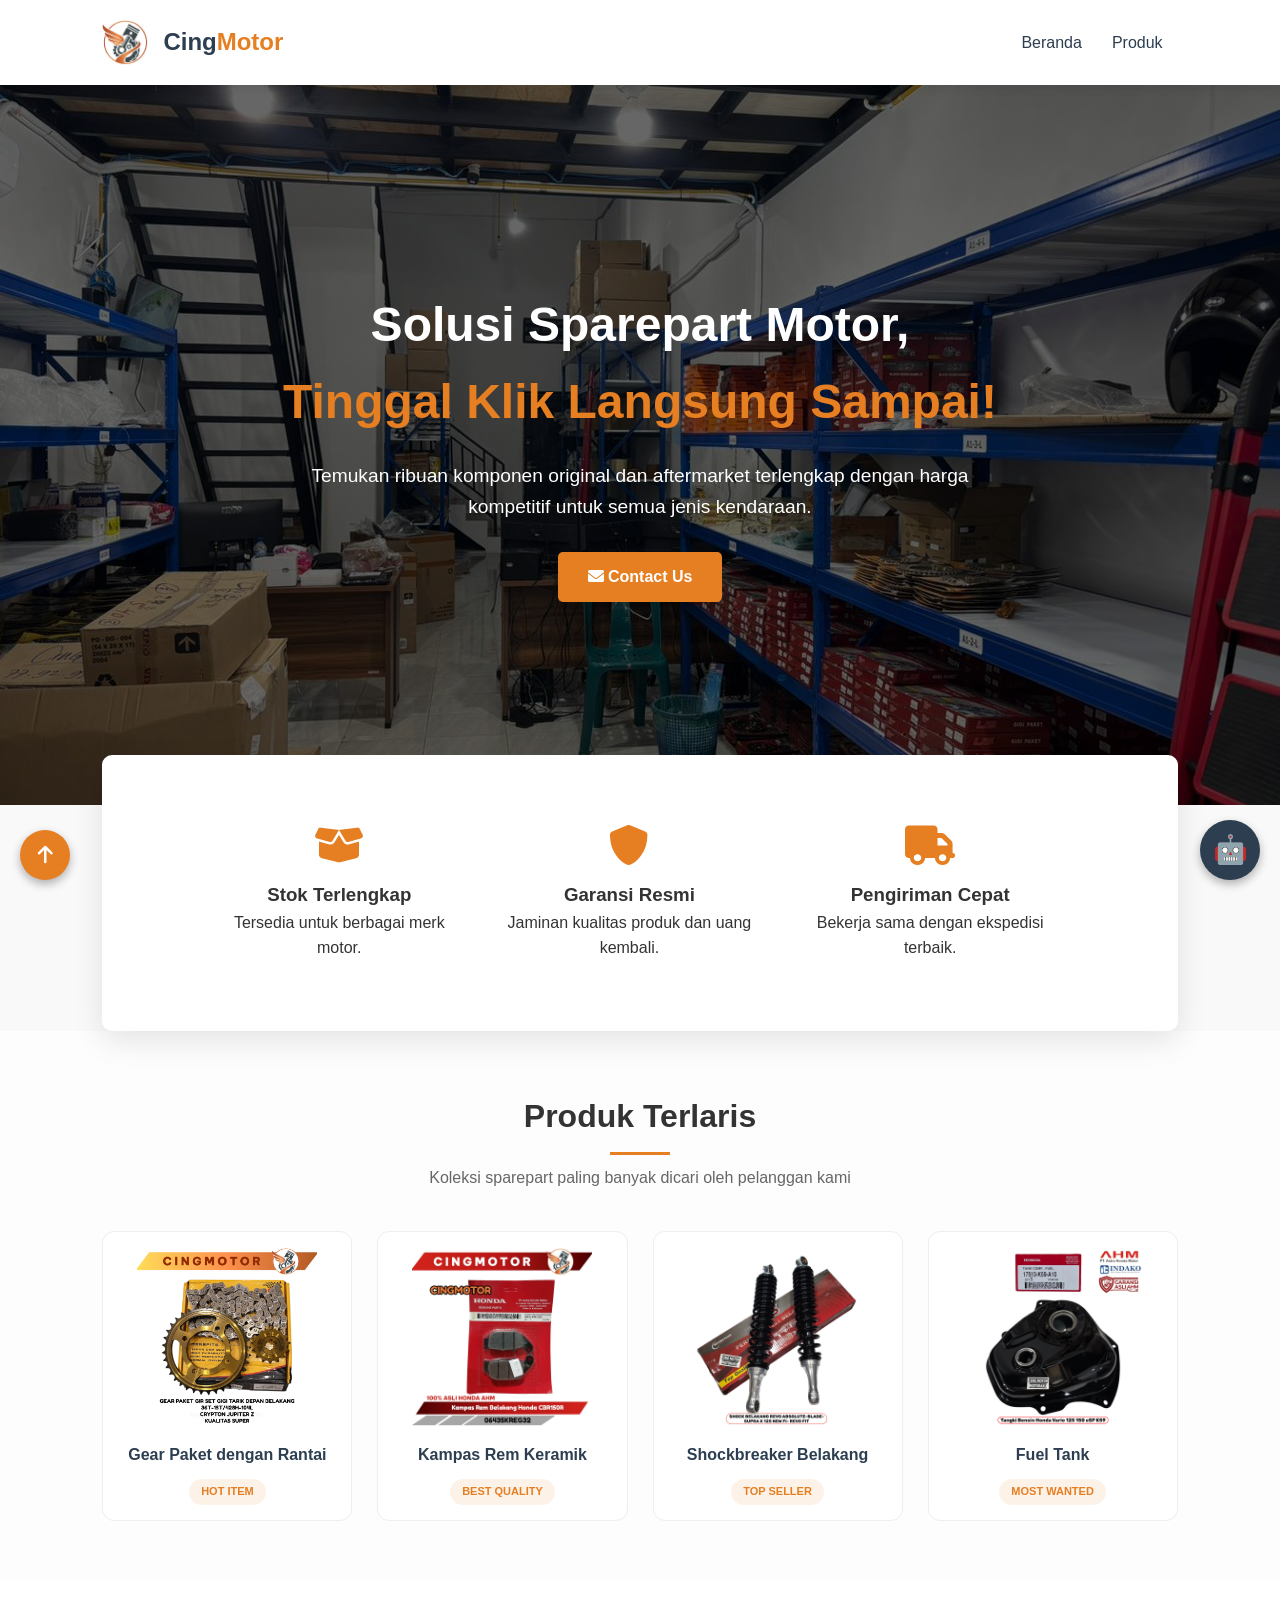
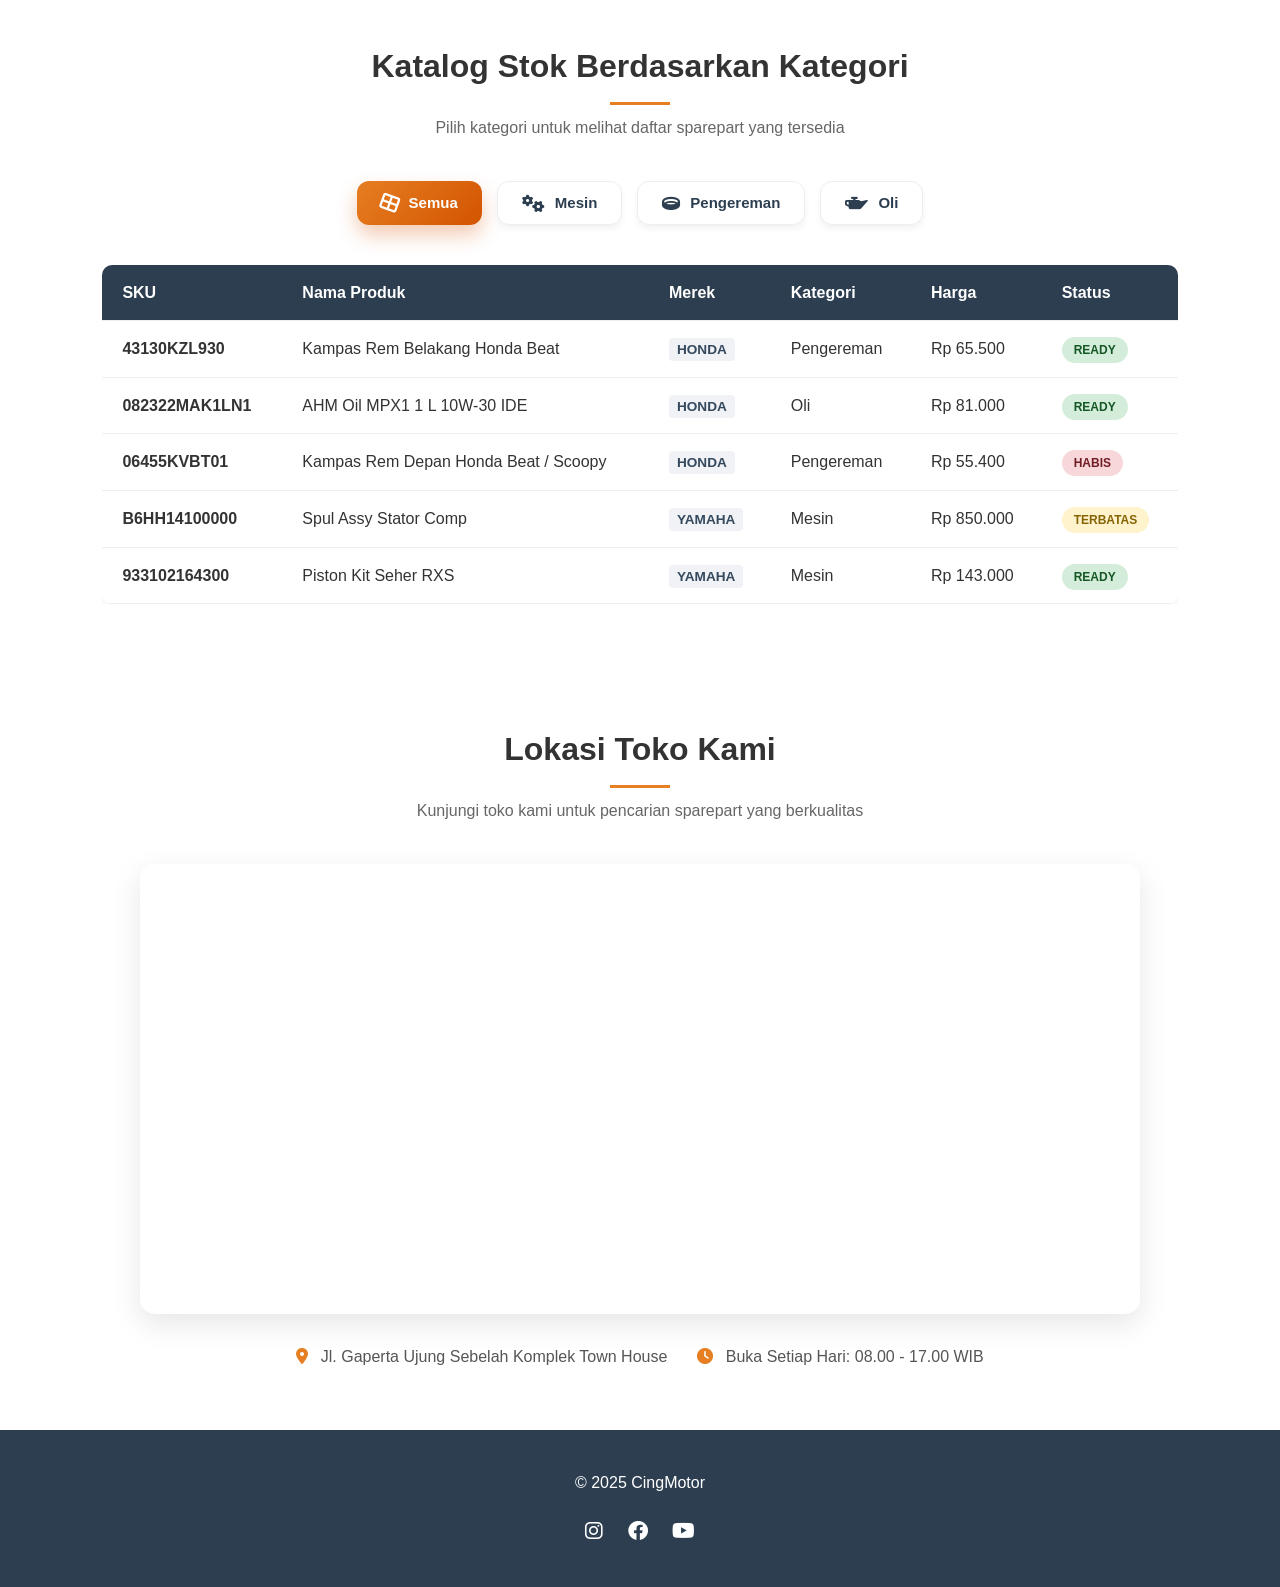
==== commit e9911eda: "COMMIT 9 MENAMBAHKAN TOMBOL KEMBALI KE ATAS PADA POJOK KIRI BAWAH" ====
--- a/index.html
+++ b/index.html
@@ -1,393 +1,264 @@
 <!doctype html>
 <html lang="id">
-  <head>
-    <meta charset="UTF-8" />
-    <meta name="viewport" content="width=device-width, initial-scale=1.0" />
-    <title>CingMotor</title>
-    <link rel="stylesheet" href="assets/style.css" />
-    <link
-      rel="stylesheet"
-      href="https://cdnjs.cloudflare.com/ajax/libs/font-awesome/6.0.0/css/all.min.css"
-    />
-  </head>
-  <body>
-    <header>
-      <nav class="navbar">
-        <div class="brand-group">
-          <img
-            src="assets/image/CingMotor.jpg"
-            width="9%"
-            alt="Logo CingMotor"
-            class="logo-img"
-          />
-          <div class="logo">Cing<span>Motor</span></div>
-        </div>
-        <ul class="nav-links">
-          <li><a href="#">Beranda</a></li>
-          <li><a href="#produk">Produk</a></li>
-        </ul>
-      </nav>
-    </header>
-
-    <section class="hero">
-      <div class="hero-content">
-        <h1>
-          Solusi Sparepart Motor, <br /><span
-            >Tinggal Klik Langsung Sampai!</span
-          >
-        </h1>
-        <p>
-          Temukan ribuan komponen original dan aftermarket terlengkap dengan
-          harga kompetitif untuk semua jenis kendaraan.
-        </p>
-        <div class="hero-buttons">
-          <a href="contactus.html" target="blank" class="btn-secondary"
-            ><i class="fas fa-envelope"></i> Contact Us</a
-          >
-        </div>
-      </div>
-    </section>
-
-    <section class="features">
-      <div class="feature-box">
-        <i class="fas fa-box-open"></i>
-        <h3>Stok Terlengkap</h3>
-        <p>Tersedia untuk berbagai merk motor.</p>
-      </div>
-      <div class="feature-box">
-        <i class="fas fa-shield-alt"></i>
-        <h3>Garansi Resmi</h3>
-        <p>Jaminan kualitas produk dan uang kembali.</p>
-      </div>
-      <div class="feature-box">
-        <i class="fas fa-truck"></i>
-        <h3>Pengiriman Cepat</h3>
-        <p>Bekerja sama dengan ekspedisi terbaik.</p>
-      </div>
-    </section>
-
-    <section id="produk" class="best-seller">
-      <h2 class="section-title">Produk Terlaris</h2>
-      <p class="section-subtitle">
-        Koleksi sparepart paling banyak dicari oleh pelanggan kami
+
+<head>
+  <meta charset="UTF-8" />
+  <meta name="viewport" content="width=device-width, initial-scale=1.0" />
+  <title>CingMotor</title>
+  <link rel="stylesheet" href="assets/style.css" />
+  <link rel="stylesheet" href="https://cdnjs.cloudflare.com/ajax/libs/font-awesome/6.0.0/css/all.min.css" />
+</head>
+
+<body>
+  <header>
+    <nav class="navbar">
+      <div class="brand-group">
+        <img src="assets/image/CingMotor.jpg" width="9%" alt="Logo CingMotor" class="logo-img" />
+        <div class="logo">Cing<span>Motor</span></div>
+      </div>
+      <ul class="nav-links">
+        <li><a href="#">Beranda</a></li>
+        <li><a href="#produk">Produk</a></li>
+      </ul>
+    </nav>
+  </header>
+
+  <section class="hero">
+    <div class="hero-content">
+      <h1>
+        Solusi Sparepart Motor, <br /><span>Tinggal Klik Langsung Sampai!</span>
+      </h1>
+      <p>
+        Temukan ribuan komponen original dan aftermarket terlengkap dengan
+        harga kompetitif untuk semua jenis kendaraan.
       </p>
-
-      <div class="seller-grid">
-        <div class="seller-card">
-          <div class="seller-img">
-            <img src="assets/image/gear.png" alt="Gear Paket" />
-          </div>
-          <h4>Gear Paket dengan Rantai</h4>
-          <span class="tag-trending">Hot Item</span>
-        </div>
-
-        <div class="seller-card">
-          <div class="seller-img">
-            <img src="assets/image/kampas.jpg" alt="Kampas Rem" />
-          </div>
-          <h4>Kampas Rem Keramik</h4>
-          <span class="tag-trending">Best Quality</span>
-        </div>
-
-        <div class="seller-card">
-          <div class="seller-img">
-            <img src="assets/image/shock.png" alt="Shock Breaker" />
-          </div>
-          <h4>Shockbreaker Belakang</h4>
-          <span class="tag-trending">Top Seller</span>
-        </div>
-
-        <div class="seller-card">
-          <div class="seller-img">
-            <img src="assets/image/tangki.png" alt="Fuel Tank" />
-          </div>
-          <h4>Fuel Tank</h4>
-          <span class="tag-trending">Most Wanted</span>
-        </div>
-      </div>
-    </section>
-
-    <section class="table-section">
-      <h2 class="section-title">Katalog Stok Berdasarkan Kategori</h2>
-      <p class="section-subtitle">
-        Pilih kategori untuk melihat daftar sparepart yang tersedia
+      <div class="hero-buttons">
+        <a href="contactus.html" target="blank" class="btn-secondary"><i class="fas fa-envelope"></i> Contact Us</a>
+      </div>
+    </div>
+  </section>
+
+  <section class="features">
+    <div class="feature-box">
+      <i class="fas fa-box-open"></i>
+      <h3>Stok Terlengkap</h3>
+      <p>Tersedia untuk berbagai merk motor.</p>
+    </div>
+    <div class="feature-box">
+      <i class="fas fa-shield-alt"></i>
+      <h3>Garansi Resmi</h3>
+      <p>Jaminan kualitas produk dan uang kembali.</p>
+    </div>
+    <div class="feature-box">
+      <i class="fas fa-truck"></i>
+      <h3>Pengiriman Cepat</h3>
+      <p>Bekerja sama dengan ekspedisi terbaik.</p>
+    </div>
+  </section>
+
+  <section id="produk" class="best-seller">
+    <h2 class="section-title">Produk Terlaris</h2>
+    <p class="section-subtitle">
+      Koleksi sparepart paling banyak dicari oleh pelanggan kami
+    </p>
+
+    <div class="seller-grid">
+      <div class="seller-card">
+        <div class="seller-img">
+          <img src="assets/image/gear.png" alt="Gear Paket" />
+        </div>
+        <h4>Gear Paket dengan Rantai</h4>
+        <span class="tag-trending">Hot Item</span>
+      </div>
+
+      <div class="seller-card">
+        <div class="seller-img">
+          <img src="assets/image/kampas.jpg" alt="Kampas Rem" />
+        </div>
+        <h4>Kampas Rem Keramik</h4>
+        <span class="tag-trending">Best Quality</span>
+      </div>
+
+      <div class="seller-card">
+        <div class="seller-img">
+          <img src="assets/image/shock.png" alt="Shock Breaker" />
+        </div>
+        <h4>Shockbreaker Belakang</h4>
+        <span class="tag-trending">Top Seller</span>
+      </div>
+
+      <div class="seller-card">
+        <div class="seller-img">
+          <img src="assets/image/tangki.png" alt="Fuel Tank" />
+        </div>
+        <h4>Fuel Tank</h4>
+        <span class="tag-trending">Most Wanted</span>
+      </div>
+    </div>
+  </section>
+
+  <section class="table-section">
+    <h2 class="section-title">Katalog Stok Berdasarkan Kategori</h2>
+    <p class="section-subtitle">
+      Pilih kategori untuk melihat daftar sparepart yang tersedia
+    </p>
+
+    <div class="filter-group">
+      <button class="btn-filter active" onclick="filterTable('semua')">
+        <i class="fas fa-th-large"></i> Semua
+      </button>
+      <button class="btn-filter" onclick="filterTable('mesin')">
+        <i class="fas fa-cogs"></i> Mesin
+      </button>
+      <button class="btn-filter" onclick="filterTable('pengereman')">
+        <i class="fas fa-ring"></i> Pengereman
+      </button>
+      <button class="btn-filter" onclick="filterTable('oli')">
+        <i class="fas fa-oil-can"></i> Oli
+      </button>
+    </div>
+
+    <div class="table-container">
+      <table class="styled-table" id="sparepartTable">
+        <thead>
+          <tr>
+            <th>SKU</th>
+            <th>Nama Produk</th>
+            <th>Merek</th>
+            <th>Kategori</th>
+            <th>Harga</th>
+            <th>Status</th>
+          </tr>
+        </thead>
+        <tbody>
+          <tr data-category="pengereman">
+            <td><strong>43130KZL930</strong></td>
+            <td>Kampas Rem Belakang Honda Beat</td>
+            <td><span class="brand-name">HONDA</span></td>
+            <td>Pengereman</td>
+            <td>Rp 65.500</td>
+            <td><span class="status ready">Ready</span></td>
+          </tr>
+          <tr data-category="oli">
+            <td><strong>082322MAK1LN1</strong></td>
+            <td>AHM Oil MPX1 1 L 10W-30 IDE</td>
+            <td><span class="brand-name">HONDA</span></td>
+            <td>Oli</td>
+            <td>Rp 81.000</td>
+            <td><span class="status ready">Ready</span></td>
+          </tr>
+          <tr data-category="pengereman">
+            <td><strong>06455KVBT01</strong></td>
+            <td>Kampas Rem Depan Honda Beat / Scoopy</td>
+            <td><span class="brand-name">HONDA</span></td>
+            <td>Pengereman</td>
+            <td>Rp 55.400</td>
+            <td><span class="status out">Habis</span></td>
+          </tr>
+          <tr data-category="mesin">
+            <td><strong>B6HH14100000</strong></td>
+            <td>Spul Assy Stator Comp</td>
+            <td><span class="brand-name">YAMAHA</span></td>
+            <td>Mesin</td>
+            <td>Rp 850.000</td>
+            <td><span class="status limited">Terbatas</span></td>
+          </tr>
+          <tr data-category="mesin">
+            <td><strong>933102164300</strong></td>
+            <td>Piston Kit Seher RXS</td>
+            <td><span class="brand-name">YAMAHA</span></td>
+            <td>Mesin</td>
+            <td>Rp 143.000</td>
+            <td><span class="status ready">Ready</span></td>
+          </tr>
+        </tbody>
+      </table>
+    </div>
+  </section>
+
+  <section class="store-location">
+    <h2 class="section-title">Lokasi Toko Kami</h2>
+    <p class="section-subtitle">
+      Kunjungi toko kami untuk pencarian sparepart yang berkualitas
+    </p>
+
+    <div class="map-container">
+      <iframe
+        src="https://www.google.com/maps/embed?pb=!1m18!1m12!1m3!1d3981.921033254808!2d98.62002664031196!3d3.6055514289908954!2m3!1f0!2f0!3f0!3m2!1i1024!2i768!4f13.1!3m3!1m2!1s0x30312f005fdd91c9%3A0x2de1413b4e0e490d!2sCing%20Motor!5e0!3m2!1sid!2sid!4v1776403284550!5m2!1sid!2sid"
+        width="100%" height="450" style="border: 0" loading="lazy" refferpolicy="no-referrer-when-downgrade">
+      </iframe>
+    </div>
+
+    <div class="address-details">
+      <p>
+        <i class="fas fa-map-marker-alt"></i> Jl. Gaperta Ujung Sebelah
+        Komplek Town House
       </p>
-
-      <div class="filter-group">
-        <button class="btn-filter active" onclick="filterTable('semua')">
-          <i class="fas fa-th-large"></i> Semua
-        </button>
-        <button class="btn-filter" onclick="filterTable('mesin')">
-          <i class="fas fa-cogs"></i> Mesin
-        </button>
-        <button class="btn-filter" onclick="filterTable('pengereman')">
-          <i class="fas fa-ring"></i> Pengereman
-        </button>
-        <button class="btn-filter" onclick="filterTable('oli')">
-          <i class="fas fa-oil-can"></i> Oli
-        </button>
-      </div>
-
-      <div class="table-container">
-        <table class="styled-table" id="sparepartTable">
-          <thead>
-            <tr>
-              <th>SKU</th>
-              <th>Nama Produk</th>
-              <th>Merek</th>
-              <th>Kategori</th>
-              <th>Harga</th>
-              <th>Status</th>
-            </tr>
-          </thead>
-          <tbody>
-            <tr data-category="pengereman">
-              <td><strong>43130KZL930</strong></td>
-              <td>Kampas Rem Belakang Honda Beat</td>
-              <td><span class="brand-name">HONDA</span></td>
-              <td>Pengereman</td>
-              <td>Rp 65.500</td>
-              <td><span class="status ready">Ready</span></td>
-            </tr>
-            <tr data-category="oli">
-              <td><strong>082322MAK1LN1</strong></td>
-              <td>AHM Oil MPX1 1 L 10W-30 IDE</td>
-              <td><span class="brand-name">HONDA</span></td>
-              <td>Oli</td>
-              <td>Rp 81.000</td>
-              <td><span class="status ready">Ready</span></td>
-            </tr>
-            <tr data-category="pengereman">
-              <td><strong>06455KVBT01</strong></td>
-              <td>Kampas Rem Depan Honda Beat / Scoopy</td>
-              <td><span class="brand-name">HONDA</span></td>
-              <td>Pengereman</td>
-              <td>Rp 55.400</td>
-              <td><span class="status out">Habis</span></td>
-            </tr>
-            <tr data-category="mesin">
-              <td><strong>B6HH14100000</strong></td>
-              <td>Spul Assy Stator Comp</td>
-              <td><span class="brand-name">YAMAHA</span></td>
-              <td>Mesin</td>
-              <td>Rp 850.000</td>
-              <td><span class="status limited">Terbatas</span></td>
-            </tr>
-            <tr data-category="mesin">
-              <td><strong>933102164300</strong></td>
-              <td>Piston Kit Seher RXS</td>
-              <td><span class="brand-name">YAMAHA</span></td>
-              <td>Mesin</td>
-              <td>Rp 143.000</td>
-              <td><span class="status ready">Ready</span></td>
-            </tr>
-          </tbody>
-        </table>
-      </div>
-    </section>
-
-    <section class="store-location">
-      <h2 class="section-title">Lokasi Toko Kami</h2>
-      <p class="section-subtitle">
-        Kunjungi toko kami untuk pencarian sparepart yang berkualitas
-      </p>
-
-      <div class="map-container">
-        <iframe
-          src="https://www.google.com/maps/embed?pb=!1m18!1m12!1m3!1d3981.921033254808!2d98.62002664031196!3d3.6055514289908954!2m3!1f0!2f0!3f0!3m2!1i1024!2i768!4f13.1!3m3!1m2!1s0x30312f005fdd91c9%3A0x2de1413b4e0e490d!2sCing%20Motor!5e0!3m2!1sid!2sid!4v1776403284550!5m2!1sid!2sid"
-          width="100%"
-          height="450"
-          style="border: 0"
-          loading="lazy"
-          refferpolicy="no-referrer-when-downgrade"
-        >
-        </iframe>
-      </div>
-
-      <div class="address-details">
-        <p>
-          <i class="fas fa-map-marker-alt"></i> Jl. Gaperta Ujung Sebelah
-          Komplek Town House
-        </p>
-        <p><i class="fas fa-clock"></i> Buka Setiap Hari: 08.00 - 17.00 WIB</p>
-      </div>
-    </section>
-
-    <!-- Footer -->
-    <footer>
-      <div class="footer-content">
-        <p>&copy; 2025 CingMotor</p>
-        <div class="socials">
-          <a href="#"><i class="fab fa-instagram"></i></a>
-          <a href="#"><i class="fab fa-facebook"></i></a>
-          <a href="#"><i class="fab fa-youtube"></i></a>
-        </div>
-      </div>
-    </footer>
-
-    <!-- Commit 4 Menambahkan Chat Customer Service-->
-    <div class="cs-floating-button" onclick="toggleCSChat()">🤖</div>
-
-    <!-- Pop up chat box -->
-    <div class="cs-chat-box" id="csChatBox">
-      <div class="cs-chat-header">
-        <div class="cs-admin-info">
-          <div class="cs-avatar">CM</div>
-          <div>
-            <h4>CS CingMotor</h4>
-            <small>● Online</small>
-          </div>
-        </div>
-        <span class="cs-close-btn" onclick="toggleCSChat()">&times;</span>
-      </div>
-
-      <!-- Area Pesan (Tempat chat muncul) -->
-      <div class="cs-chat-body" id="csChatBody">
-        <div class="cs-msg msg-bot">
-          Halo! Selamat datang di CingMotor. Ada yang bisa kami bantu hari ini?
-          Silahkan pilih menu di bawah atau ketik pertanyaanmu:
-          <!-- Menu yang sudah diubah sesuai image_88823d.png -->
-          <div class="cs-quick-replies">
-            <button onclick="sendQuickReply('Cek barang ready')">
-              📦 Cek Barang Ready
-            </button>
-            <button onclick="sendQuickReply('Lokasi toko CingMotor')">
-              📍 Lokasi Toko
-            </button>
-          </div>
-        </div>
-      </div>
-
-      <!-- Input Pesan -->
-      <div class="cs-chat-footer-input">
-        <input
-          type="text"
-          id="csInputText"
-          placeholder="Ketik pesan di sini..."
-          onkeypress="handleKeyPress(event)"
-        />
-        <button onclick="sendMessage()">Kirim</button>
-      </div>
-    </div>
-  </body>
+      <p><i class="fas fa-clock"></i> Buka Setiap Hari: 08.00 - 17.00 WIB</p>
+    </div>
+  </section>
+
+  <!-- Footer -->
+  <footer>
+    <div class="footer-content">
+      <p>&copy; 2025 CingMotor</p>
+      <div class="socials">
+        <a href="#"><i class="fab fa-instagram"></i></a>
+        <a href="#"><i class="fab fa-facebook"></i></a>
+        <a href="#"><i class="fab fa-youtube"></i></a>
+      </div>
+    </div>
+  </footer>
+
+  <!-- Commit 4 Menambahkan Chat Customer Service-->
+  <div class="cs-floating-button" onclick="toggleCSChat()">🤖</div>
+
+  <!-- Pop up chat box -->
+  <div class="cs-chat-box" id="csChatBox">
+    <div class="cs-chat-header">
+      <div class="cs-admin-info">
+        <div class="cs-avatar">CM</div>
+        <div>
+          <h4>CS CingMotor</h4>
+          <small>● Online</small>
+        </div>
+      </div>
+      <span class="cs-close-btn" onclick="toggleCSChat()">&times;</span>
+    </div>
+
+    <!-- Area Pesan (Tempat chat muncul) -->
+    <div class="cs-chat-body" id="csChatBody">
+      <div class="cs-msg msg-bot">
+        Halo! Selamat datang di CingMotor. Ada yang bisa kami bantu hari ini?
+        Silahkan pilih menu di bawah atau ketik pertanyaanmu:
+        <!-- Menu yang sudah diubah sesuai image_88823d.png -->
+        <div class="cs-quick-replies">
+          <button onclick="sendQuickReply('Cek barang ready')">
+            📦 Cek Barang Ready
+          </button>
+          <button onclick="sendQuickReply('Lokasi toko CingMotor')">
+            📍 Lokasi Toko
+          </button>
+        </div>
+      </div>
+    </div>
+
+    <!-- Input Pesan -->
+    <div class="cs-chat-footer-input">
+      <input type="text" id="csInputText" placeholder="Ketik pesan di sini..." onkeypress="handleKeyPress(event)" />
+      <button onclick="sendMessage()">Kirim</button>
+    </div>
+  </div>
+  <!-- COMMIT 9 MENAMBAHKAN TOMBOL KEMBALI KE ATAS PADA POJOK KIRI BAWAH  -->
+  <a href="#" class="back-to-top">
+    <i class="fas fa-arrow-up"></i>
+  </a>
+</body>
+
 </html>
 
 <!-- Commit 3 Menambahkan Filter Table Javascript   -->
 
-<script>
-  function filterTable(category) {
-    let table = document.getElementById("sparepartTable");
-    let tr = table.getElementsByTagName("tr");
-    let buttons = document.getElementsByClassName("btn-filter");
-  }
-  // Mengubah Tampilan Tombol
-
-  for (let i = 0; i < buttons.length; i++) {
-    buttons[i].classList.remove("active");
-    if (buttons[i].innerText.toLowerCase() === category) {
-      buttons[i].classList.add("active");
-    }
-  }
-
-  // Membuat Filter Baris Tabel
-
-  for (let i = 1; i < tr.length; i++) {
-    let productCat = tr[i].getAttribute("data-category");
-
-    if (category === "semua" || productCat === category) {
-      tr[i].style.display = "";
-    } else {
-      tr[i].style.display = "none";
-    }
-  }
-
-  // <!-- Commit 5 Menambahkan Customer Service Javascript   -->
-  //   Commit 6 memperbaiki bagian Customer Service Javascript
-
-  // Buka Tutup Jendela Chat
-  function toggleCSChat() {
-    const chatBox = document.getElementById("csChatBox");
-    chatBox.style.display = chatBox.style.display === "flex" ? "none" : "flex";
-    scrollToBottom();
-  }
-
-  // Deteksi tombol Enter saat mengetik
-  function handleKeyPress(event) {
-    if (event.key === "Enter") {
-      sendMessage();
-    }
-  }
-
-  // Fungsi utama mengirim pesan dari input teks
-  function sendMessage() {
-    const inputElement = document.getElementById("csInputText");
-    const messageText = inputElement.value.trim();
-
-    if (messageText === "") return;
-
-    appendMessage(messageText, "user");
-    inputElement.value = ""; // Reset input
-
-    // Berikan jeda efek mengetik seolah direspon admin asli
-    setTimeout(() => {
-      generateBotResponse(messageText);
-    }, 8000);
-  }
-
-  // Fungsi jika user mengklik menu pilihan cepat (Quick Reply)
-  function sendQuickReply(text) {
-    appendMessage(text, "user");
-    setTimeout(() => {
-      generateBotResponse(text);
-    }, 600);
-  }
-
-  // Memasukkan gelembung chat ke dalam kotak
-  function appendMessage(text, sender) {
-    const chatBody = document.getElementById("csChatBody");
-    const msgDiv = document.createElement("div");
-    msgDiv.classList.add("cs-msg", sender === "user" ? "msg-user" : "msg-bot");
-    msgDiv.innerHTML = text;
-
-    chatBody.appendChild(msgDiv);
-    scrollToBottom();
-  }
-
-  // Autoscroll ke pesan paling baru
-  function scrollToBottom() {
-    const chatBody = document.getElementById("csChatBody");
-    chatBody.scrollTop = chatBody.scrollHeight;
-  }
-
-  // Logika Berbasis Kata Kunci Baru
-  function generateBotResponse(userText) {
-    const text = userText.toLowerCase();
-    let reply = "";
-
-    // Deteksi untuk cek barang ready
-    if (
-      text.includes("barang") ||
-      text.includes("ready") ||
-      text.includes("stok")
-    ) {
-      reply =
-        "Saat ini produk dan kelengkapan di CingMotor sebagian besar ready stock, kak! Kakak sedang mencari barang atau aksesoris spesifik apa?";
-
-      // Deteksi untuk lokasi toko
-    } else if (
-      text.includes("lokasi") ||
-      text.includes("alamat") ||
-      text.includes("toko")
-    ) {
-      reply =
-        "Toko kami berlokasi di area Kota Medan. Kami buka setiap Senin-Sabtu dari jam 08.00 s/d 17.00 WIB. Silahkan datang langsung ya!";
-
-      // Fallback jika mengetik hal lain
-    } else {
-      reply =
-        "Maaf, sistem otomatis kami belum mengenali pertanyaan tersebut. Mohon tunggu sebentar atau kakak bisa <a href='https://wa.me/628123456789' target='_blank' style='color:#d35400; font-weight:bold;'>Hubungi Admin via WhatsApp</a> untuk respon langsung.";
-    }
-
-    appendMessage(reply, "bot");
-  }
-</script>
+<!-- Commit 8 memisahkan javascript ke file eksternal script.js-->
+
+<script src="assets/script.js"></script>
--- a/assets/style.css
+++ b/assets/style.css
@@ -86,8 +86,7 @@
 /* Hero Section */
 .hero {
   height: 80vh;
-  background:
-    linear-gradient(rgba(0, 0, 0, 0.6), rgba(0, 0, 0, 0.6)),
+  background: linear-gradient(rgba(0, 0, 0, 0.6), rgba(0, 0, 0, 0.6)),
     url("image/background-store.jpeg");
   background-size: cover;
   background-position: center;
@@ -780,3 +779,29 @@
     gap: 10px;
   }
 }
+
+/* COMMIT 9 MENAMBAHKAN TOMBOL KEMBALI KE ATAS PADA POJOK KIRI BAWAH */
+
+/* Tombol Kembali ke Atas (Back to Top) */
+.back-to-top {
+  position: fixed;
+  bottom: 20px;
+  left: 20px;
+  width: 50px;
+  height: 50px;
+  background-color: #e67e22;
+  color: white;
+  border-radius: 50%;
+  display: flex;
+  justify-content: center;
+  align-items: center;
+  text-decoration: none;
+  font-size: 20px;
+  box-shadow: 0 4px 10px rgba(0, 0, 0, 0.3);
+  z-index: 9999;
+  transition: transform 0.2s;
+}
+
+.back-to-top:hover {
+  transform: scale(1.1);
+}
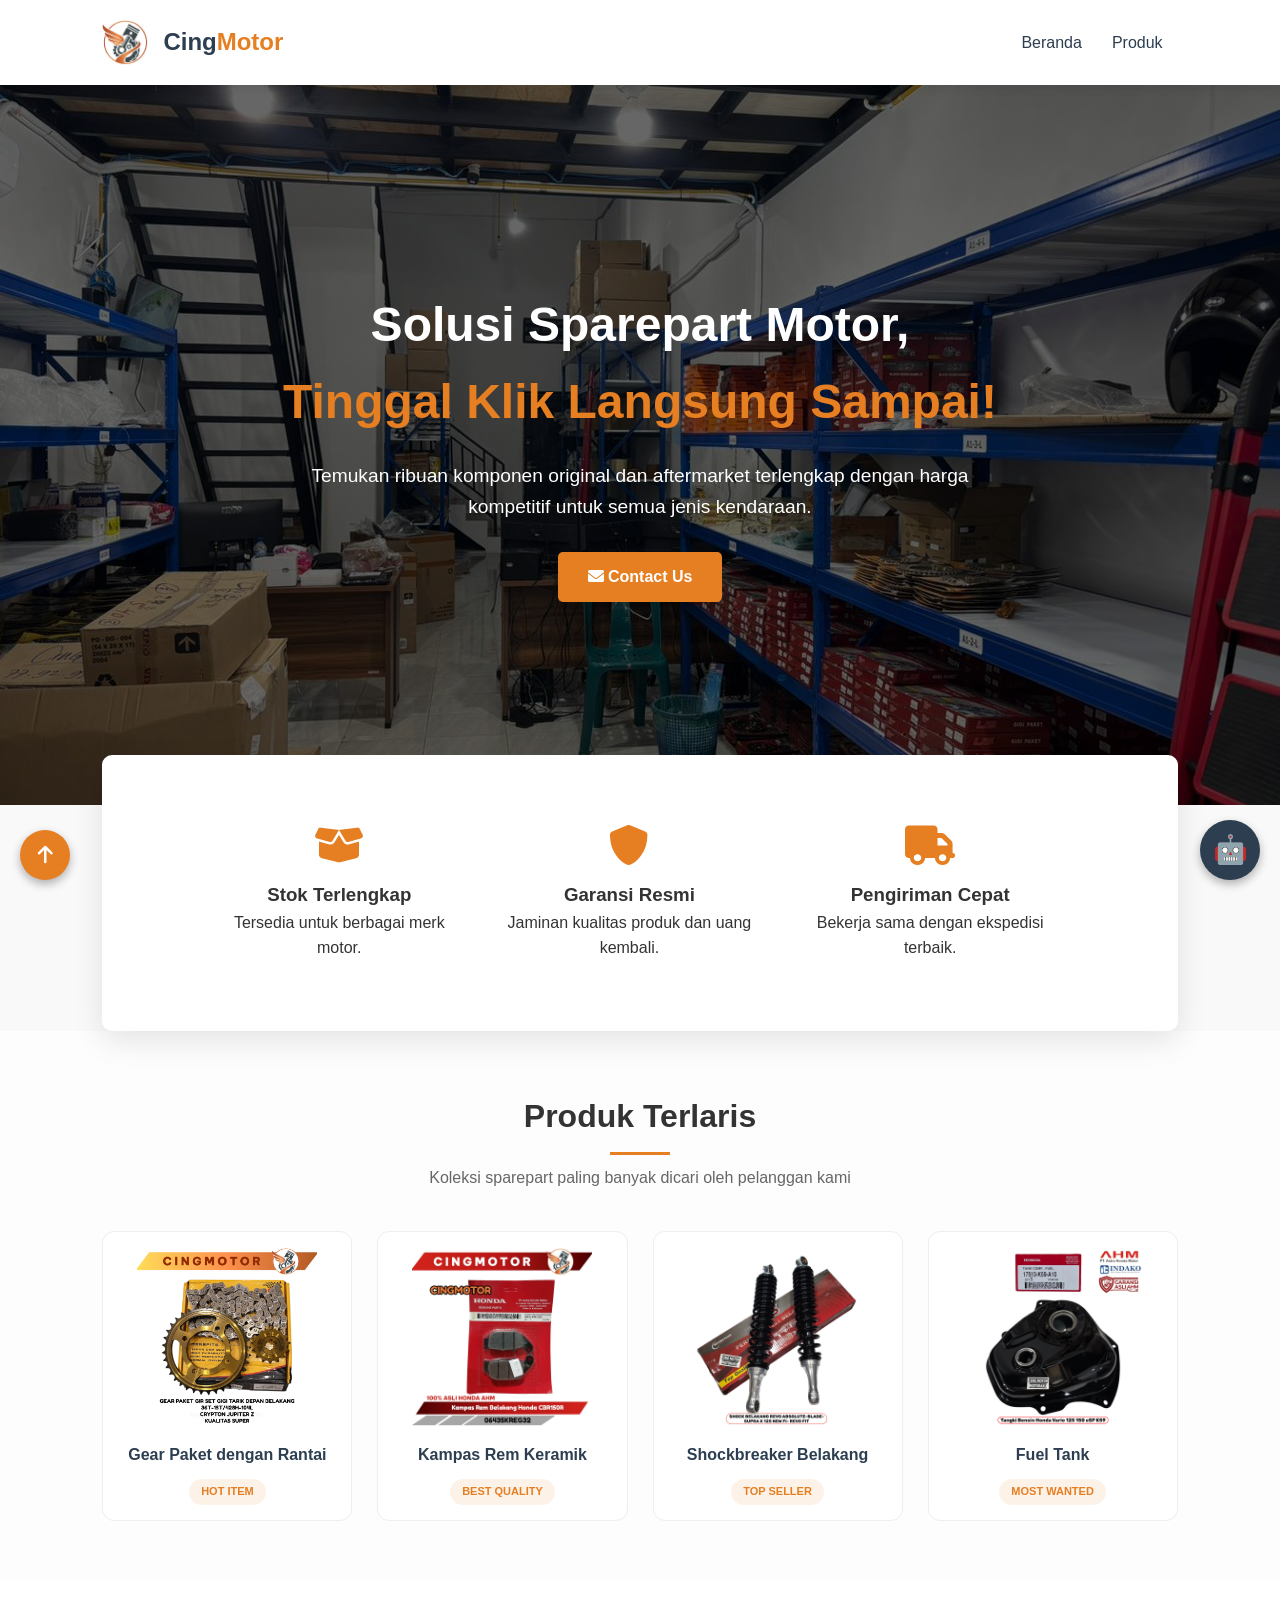
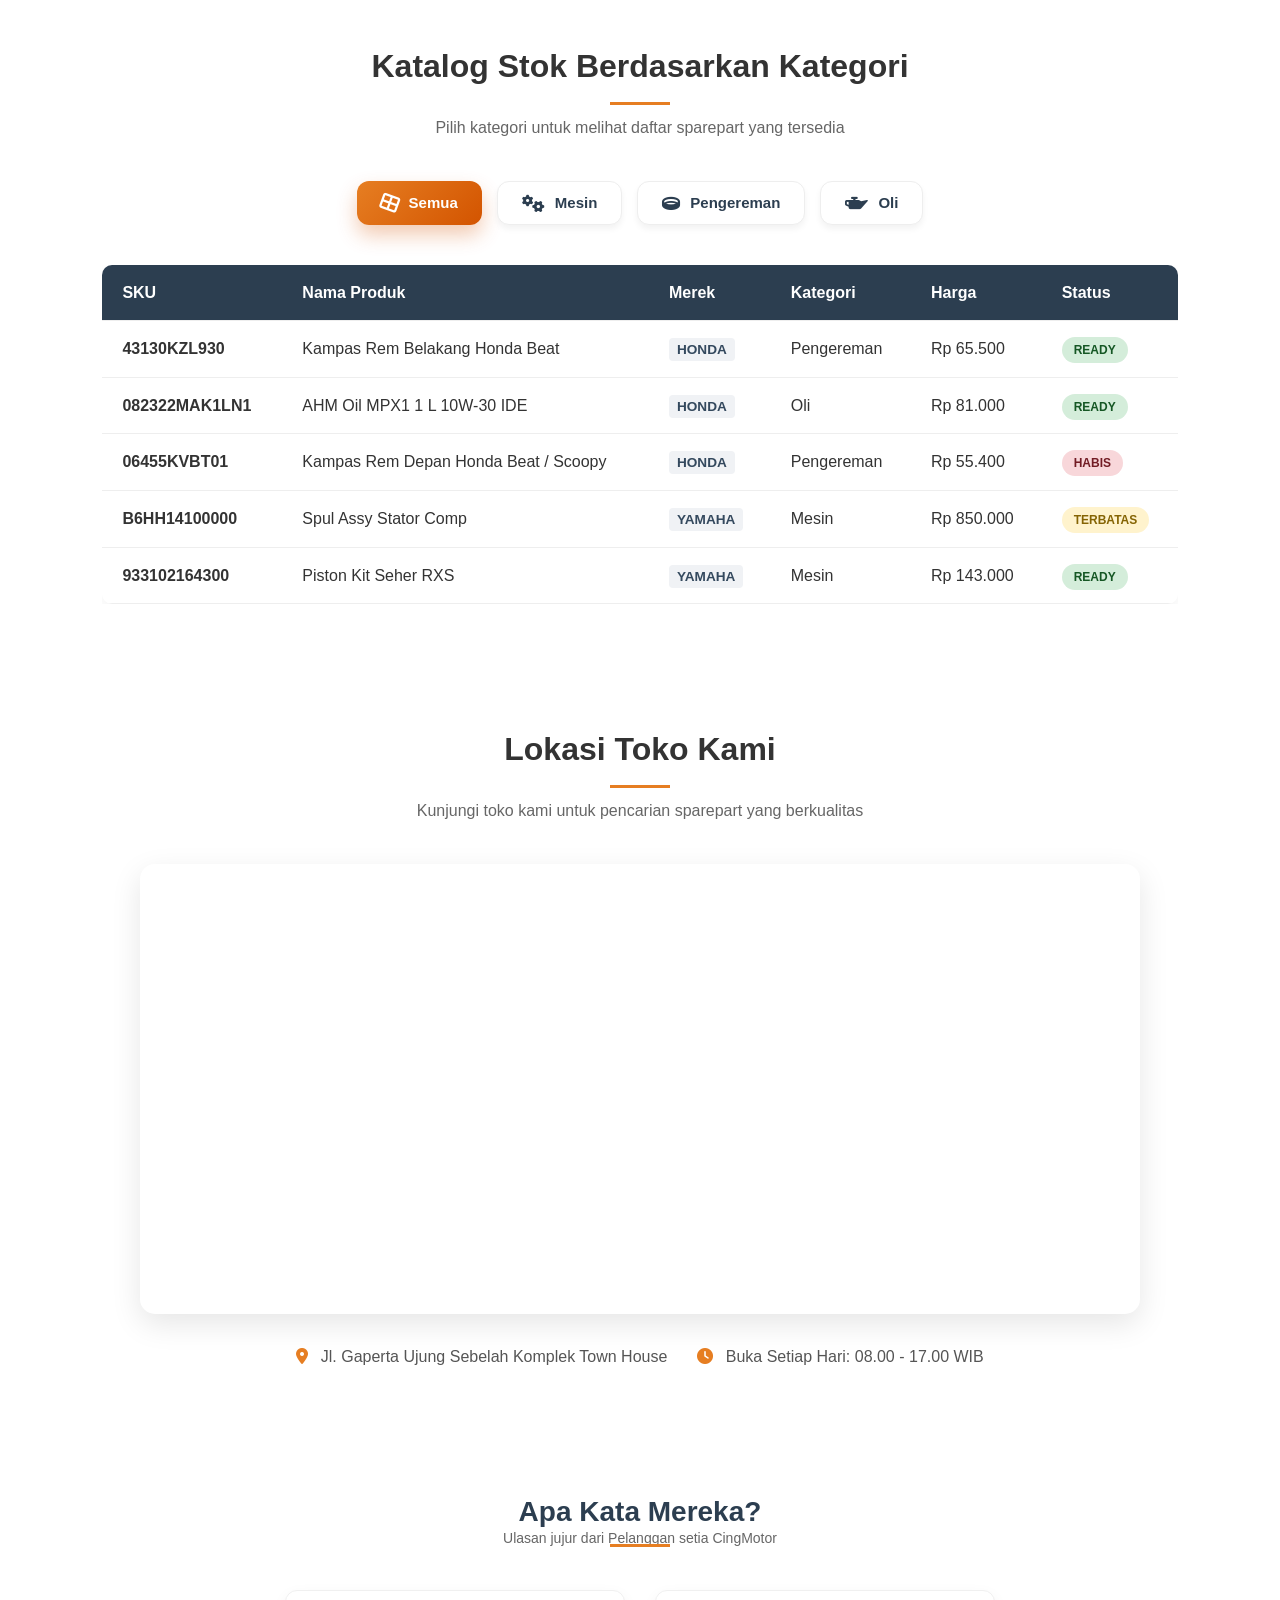
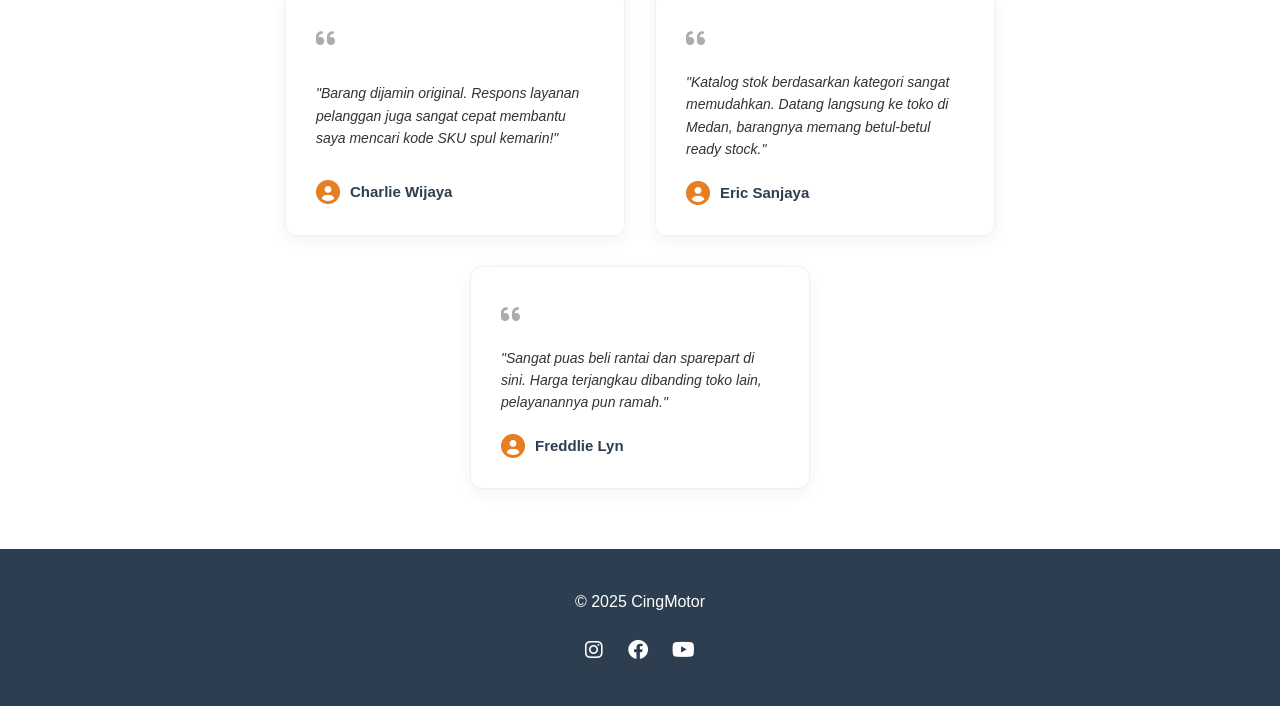
==== commit 9f830c1a: "COMMIT 10 MENAMBAHKAN SECTION TESTIMONI PELANGGAN PADA BAGIAN BAWAH WEBSITE" ====
--- a/index.html
+++ b/index.html
@@ -198,6 +198,47 @@
     </div>
   </section>
 
+<!-- COMMIT 10 MENAMBAHKAN SECTION TESTIMONI PELANGGAN PADA BAGIAN BAWAH WEBSITE-->
+
+  <section class="testimonials">
+    <div class="testimonial-header">
+      <h2 class="section-title">Apa Kata Mereka?</h2>
+      <p class="section-subtitle">Ulasan jujur dari Pelanggan setia CingMotor</p>
+    </div>
+  
+    <div class="testimonial-container">
+      <div class="testimonial-card">
+        <div class="quote-icon"><i class="fas fa-quote-left"></i></div>
+        <p class="testimonial-text">"Barang dijamin original. Respons layanan pelanggan juga sangat cepat membantu
+          saya mencari kode SKU spul kemarin!"</p>
+        <div class="testimonial-user">
+          <i class="fas fa-user-circle"></i>
+          <h5>Charlie Wijaya</h5>
+        </div>
+      </div>
+  
+      <div class="testimonial-card">
+        <div class="quote-icon"><i class="fas fa-quote-left"></i></div>
+        <p class="testimonial-text">"Katalog stok berdasarkan kategori sangat memudahkan. Datang langsung ke toko di
+          Medan, barangnya memang betul-betul ready stock."</p>
+        <div class="testimonial-user">
+          <i class="fas fa-user-circle"></i>
+          <h5>Eric Sanjaya</h5>
+        </div>
+      </div>
+  
+      <div class="testimonial-card">
+        <div class="quote-icon"><i class="fas fa-quote-left"></i></div>
+        <p class="testimonial-text">"Sangat puas beli rantai dan sparepart di sini. Harga terjangkau dibanding toko lain,
+          pelayanannya pun ramah."</p>
+        <div class="testimonial-user">
+          <i class="fas fa-user-circle"></i>
+          <h5>Freddlie Lyn</h5>
+        </div>
+      </div>
+    </div>
+  </section>
+
   <!-- Footer -->
   <footer>
     <div class="footer-content">
--- a/assets/style.css
+++ b/assets/style.css
@@ -706,6 +706,88 @@
   color: white;
 }
 
+/* COMMIT 10 MENAMBAHKAN SECTION TESTIMONI PELANGGAN PADA BAGIAN BAWAH WEBSITE */
+
+/*  Section Testimonial */
+.testimonials {
+  padding: 60px 8%;
+  background-color: #ffffff;
+  text-align: center;
+}
+
+.testimonial-header {
+  margin-bottom: 40px;
+}
+
+.testimonial-header .section-title {
+  font-size: 28px;
+  color: var(--dark-color);
+  margin-bottom: 10px;
+}
+
+.testimonial-header .section-subtitle {
+  color: #666;
+  font-size: 14px;
+}
+
+.testimonial-container {
+  display: flex;
+  gap: 30px;
+  justify-content: center;
+  flex-wrap: wrap;
+}
+
+.testimonial-card {
+  background: #fff;
+  padding: 30px;
+  border-radius: 12px;
+  box-shadow: 0 5px 15px rgba(0, 0, 0, 0.05);
+  max-width: 340px;
+  text-align: left;
+  border: 1px solid #f0f0f0;
+  display: flex;
+  flex-direction: column;
+  justify-content: space-between;
+  transition: transform 0.3s ease;
+}
+
+/* Efek animasi saat kursor diarahkan */
+.testimonial-card:hover {
+  transform: translateY(-5px);
+}
+
+.quote-icon {
+  color: var#e67e22;
+  font-size: 22px;
+  margin-bottom: 15px;
+  opacity: 0.4;
+}
+
+.testimonial-text {
+  font-style: italic;
+  color: var(--text-color);
+  font-size: 14px;
+  line-height: 1.6;
+  margin-bottom: 20px;
+}
+
+.testimonial-user {
+  display: flex;
+  align-items: center;
+  gap: 10px;
+}
+
+.testimonial-user i {
+  font-size: 24px;
+  color: #e67e22;
+}
+
+.testimonial-user h5 {
+  font-size: 15px;
+  color: var(--dark-color);
+  margin: 0;
+}
+
 /* Footer Input */
 .cs-chat-footer-input {
   display: flex;
